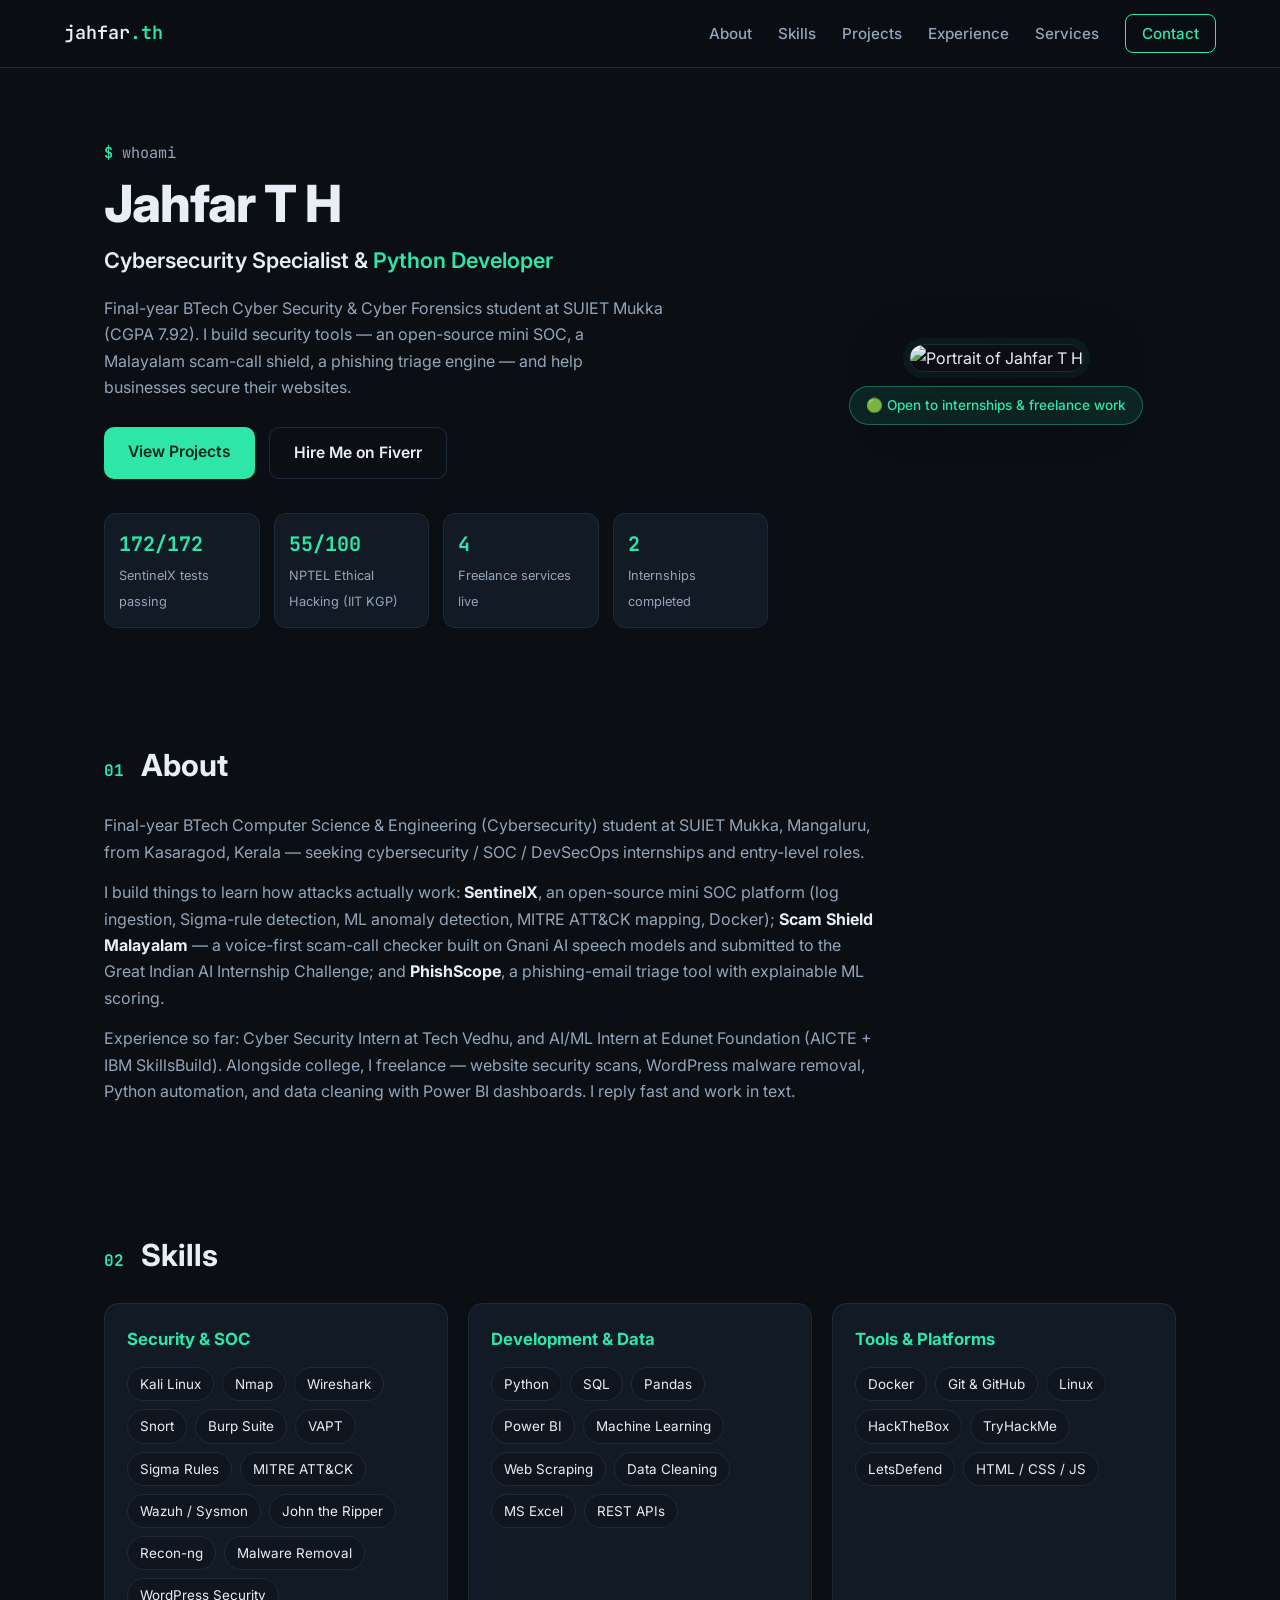
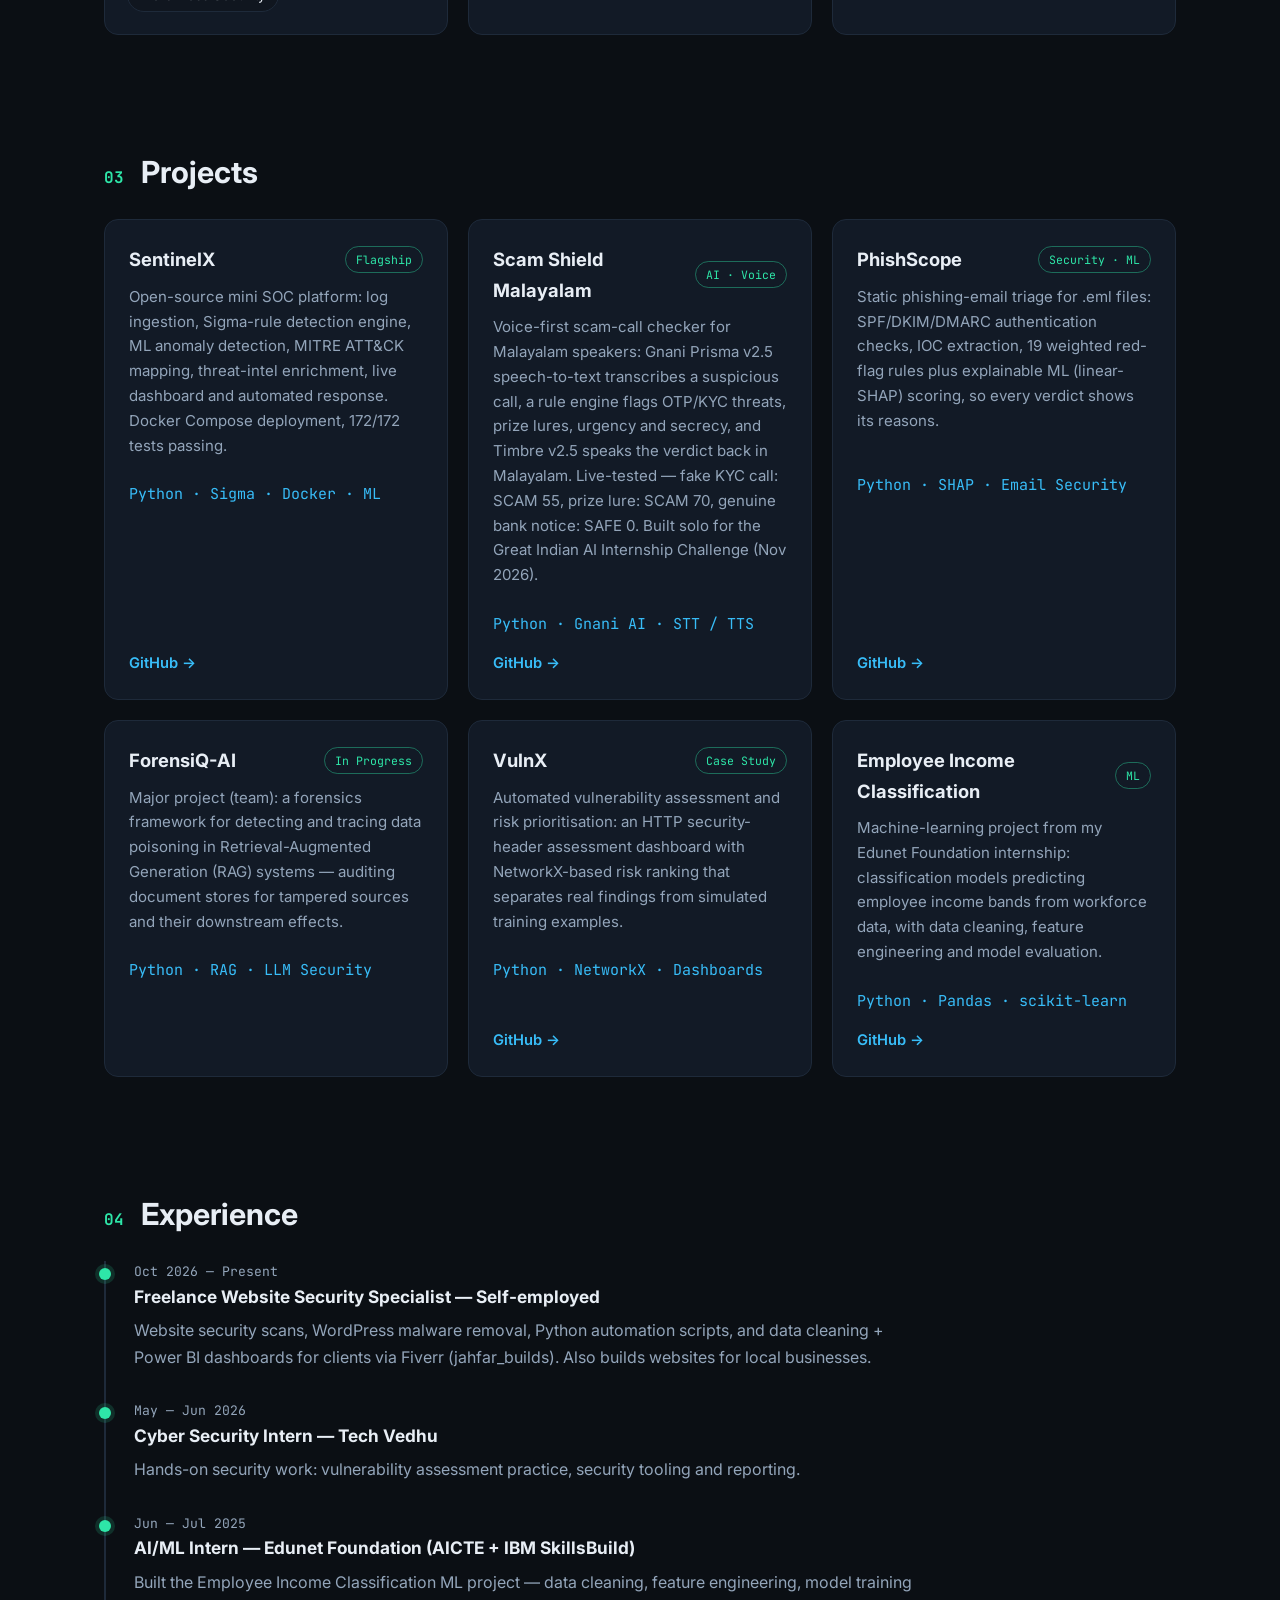
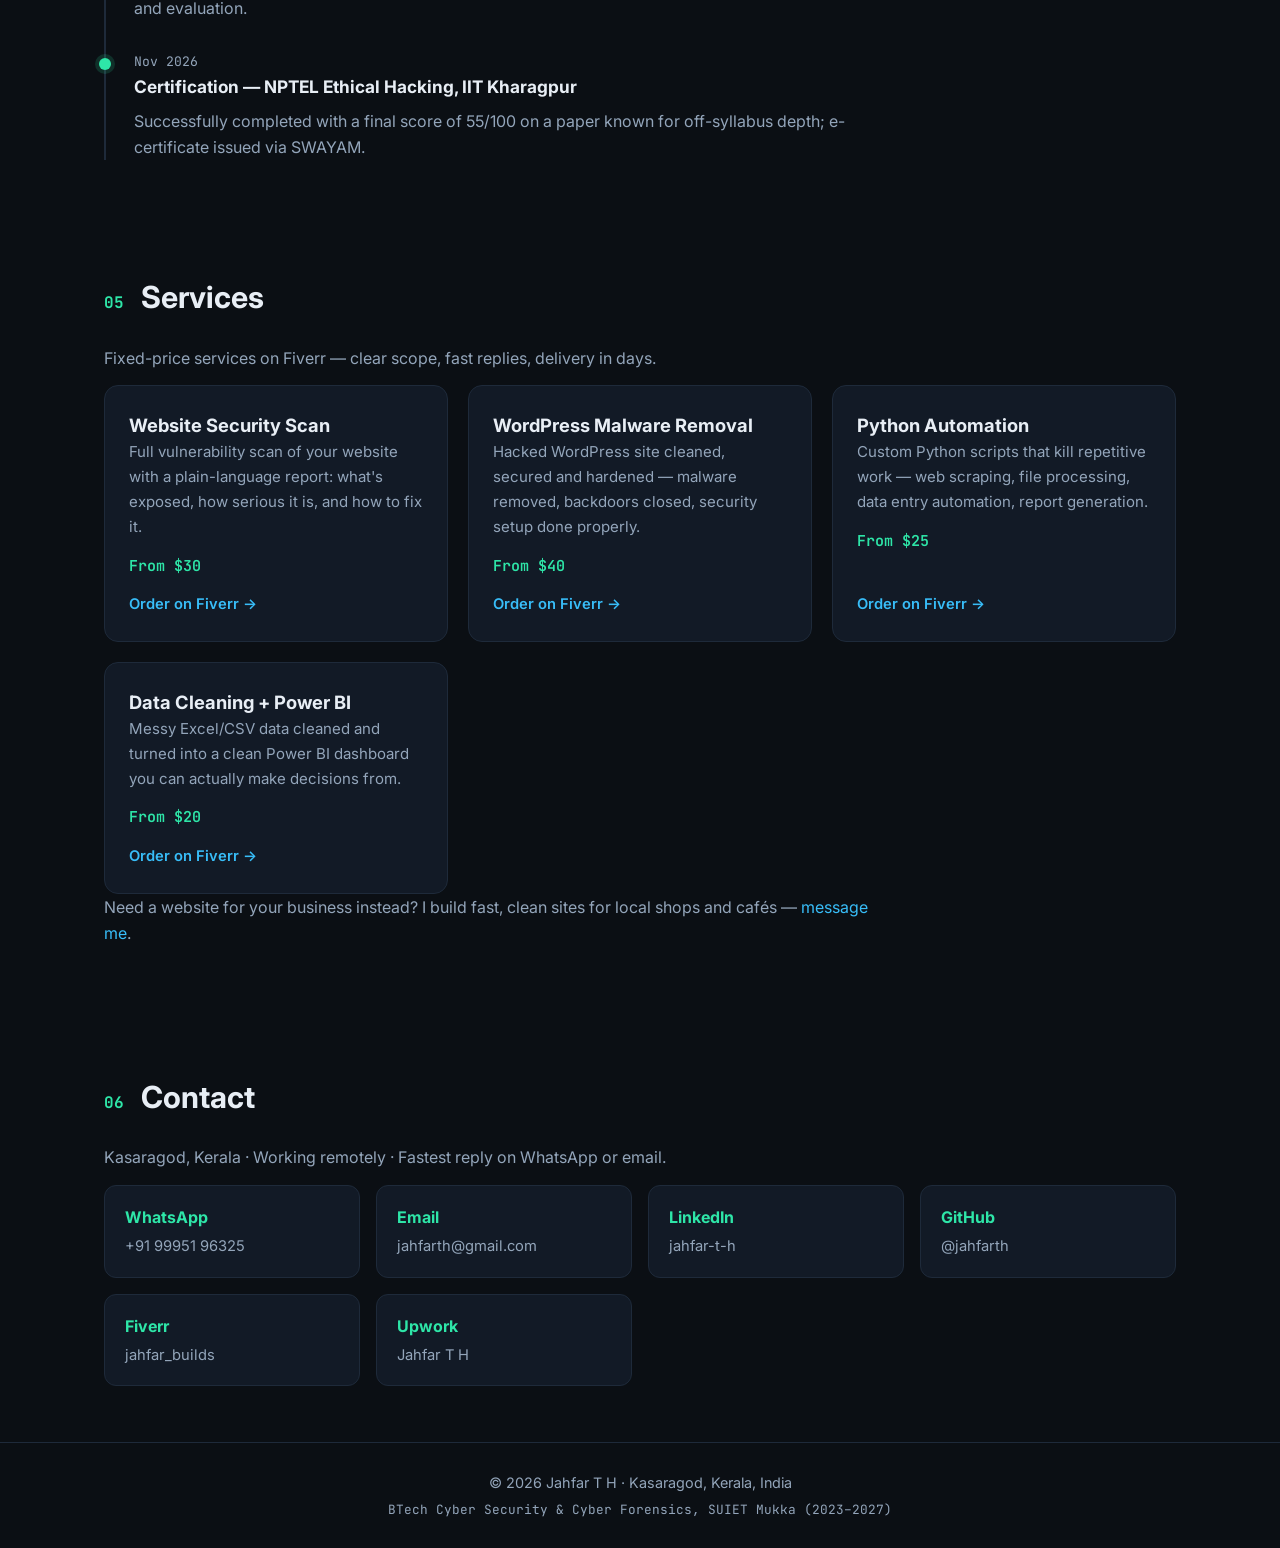
==== index.html @ f931f110 "Add portfolio homepage at site root" ====
<!DOCTYPE html>
<html lang="en">
<head>
<meta charset="UTF-8">
<meta name="viewport" content="width=device-width, initial-scale=1.0">
<title>Jahfar T H — Cybersecurity Specialist &amp; Python Developer</title>
<meta name="description" content="Portfolio of Jahfar T H — final-year BTech Cybersecurity student, NPTEL Ethical Hacking certified. Builder of SentinelX (open-source mini SOC) and Scam Shield Malayalam. Website security, Python automation and data services.">
<link rel="preconnect" href="https://fonts.googleapis.com">
<link rel="preconnect" href="https://fonts.gstatic.com" crossorigin>
<link href="https://fonts.googleapis.com/css2?family=Inter:wght@400;500;600;700;800&family=JetBrains+Mono:wght@400;600&display=swap" rel="stylesheet">
<link rel="stylesheet" href="style.css">
<link rel="icon" href="data:image/svg+xml,<svg xmlns='http://www.w3.org/2000/svg' viewBox='0 0 100 100'><rect width='100' height='100' rx='20' fill='%230b0f14'/><text x='50' y='68' font-size='52' font-family='monospace' font-weight='bold' fill='%232ee6a8' text-anchor='middle'>J</text></svg>">
</head>
<body>

<header class="nav">
  <a class="logo" href="#top">jahfar<span>.th</span></a>
  <button class="nav-toggle" id="navToggle" aria-label="Menu">☰</button>
  <nav id="navLinks">
    <a href="#about">About</a>
    <a href="#skills">Skills</a>
    <a href="#projects">Projects</a>
    <a href="#experience">Experience</a>
    <a href="#services">Services</a>
    <a href="#contact" class="nav-cta">Contact</a>
  </nav>
</header>

<main id="top">

  <!-- HERO -->
  <section class="hero">
    <div class="hero-text">
      <p class="terminal-line"><span class="prompt">$</span> whoami</p>
      <h1>Jahfar T H</h1>
      <p class="hero-role">Cybersecurity Specialist &amp; <span class="accent">Python Developer</span></p>
      <p class="hero-sub">Final-year BTech Cyber Security &amp; Cyber Forensics student at SUIET Mukka (CGPA 7.92). I build security tools — an open-source mini SOC, a Malayalam scam-call shield, a phishing triage engine — and help businesses secure their websites.</p>
      <div class="hero-ctas">
        <a class="btn btn-primary" href="#projects">View Projects</a>
        <a class="btn btn-ghost" href="https://www.fiverr.com/jahfar_builds" target="_blank" rel="noopener">Hire Me on Fiverr</a>
      </div>
      <div class="hero-stats">
        <div><strong>172/172</strong><span>SentinelX tests passing</span></div>
        <div><strong>55/100</strong><span>NPTEL Ethical Hacking (IIT KGP)</span></div>
        <div><strong>4</strong><span>Freelance services live</span></div>
        <div><strong>2</strong><span>Internships completed</span></div>
      </div>
    </div>
    <div class="hero-photo">
      <img src="profile.jpg" alt="Portrait of Jahfar T H">
      <div class="photo-badge">🟢 Open to internships &amp; freelance work</div>
    </div>
  </section>

  <!-- ABOUT -->
  <section id="about" class="section reveal">
    <h2><span class="sec-tag">01</span> About</h2>
    <p>Final-year BTech Computer Science &amp; Engineering (Cybersecurity) student at SUIET Mukka, Mangaluru, from Kasaragod, Kerala — seeking cybersecurity / SOC / DevSecOps internships and entry-level roles.</p>
    <p>I build things to learn how attacks actually work: <strong>SentinelX</strong>, an open-source mini SOC platform (log ingestion, Sigma-rule detection, ML anomaly detection, MITRE ATT&amp;CK mapping, Docker); <strong>Scam Shield Malayalam</strong> — a voice-first scam-call checker built on Gnani AI speech models and submitted to the Great Indian AI Internship Challenge; and <strong>PhishScope</strong>, a phishing-email triage tool with explainable ML scoring.</p>
    <p>Experience so far: Cyber Security Intern at Tech Vedhu, and AI/ML Intern at Edunet Foundation (AICTE + IBM SkillsBuild). Alongside college, I freelance — website security scans, WordPress malware removal, Python automation, and data cleaning with Power BI dashboards. I reply fast and work in text.</p>
  </section>

  <!-- SKILLS -->
  <section id="skills" class="section reveal">
    <h2><span class="sec-tag">02</span> Skills</h2>
    <div class="skill-groups">
      <div class="skill-group">
        <h3>Security &amp; SOC</h3>
        <div class="chips">
          <span>Kali Linux</span><span>Nmap</span><span>Wireshark</span><span>Snort</span><span>Burp Suite</span><span>VAPT</span><span>Sigma Rules</span><span>MITRE ATT&amp;CK</span><span>Wazuh / Sysmon</span><span>John the Ripper</span><span>Recon-ng</span><span>Malware Removal</span><span>WordPress Security</span>
        </div>
      </div>
      <div class="skill-group">
        <h3>Development &amp; Data</h3>
        <div class="chips">
          <span>Python</span><span>SQL</span><span>Pandas</span><span>Power BI</span><span>Machine Learning</span><span>Web Scraping</span><span>Data Cleaning</span><span>MS Excel</span><span>REST APIs</span>
        </div>
      </div>
      <div class="skill-group">
        <h3>Tools &amp; Platforms</h3>
        <div class="chips">
          <span>Docker</span><span>Git &amp; GitHub</span><span>Linux</span><span>HackTheBox</span><span>TryHackMe</span><span>LetsDefend</span><span>HTML / CSS / JS</span>
        </div>
      </div>
    </div>
  </section>

  <!-- PROJECTS -->
  <section id="projects" class="section reveal">
    <h2><span class="sec-tag">03</span> Projects</h2>
    <div class="cards">

      <article class="card">
        <div class="card-head"><h3>SentinelX</h3><span class="tag">Flagship</span></div>
        <p>Open-source mini SOC platform: log ingestion, Sigma-rule detection engine, ML anomaly detection, MITRE ATT&amp;CK mapping, threat-intel enrichment, live dashboard and automated response. Docker Compose deployment, 172/172 tests passing.</p>
        <p class="stack">Python · Sigma · Docker · ML</p>
        <a href="https://github.com/jahfarth/sentinelx" target="_blank" rel="noopener">GitHub →</a>
      </article>

      <article class="card">
        <div class="card-head"><h3>Scam Shield Malayalam</h3><span class="tag">AI · Voice</span></div>
        <p>Voice-first scam-call checker for Malayalam speakers: Gnani Prisma v2.5 speech-to-text transcribes a suspicious call, a rule engine flags OTP/KYC threats, prize lures, urgency and secrecy, and Timbre v2.5 speaks the verdict back in Malayalam. Live-tested — fake KYC call: SCAM 55, prize lure: SCAM 70, genuine bank notice: SAFE 0. Built solo for the Great Indian AI Internship Challenge (Nov 2026).</p>
        <p class="stack">Python · Gnani AI · STT / TTS</p>
        <a href="https://github.com/jahfarth/scam-shield-malayalam" target="_blank" rel="noopener">GitHub →</a>
      </article>

      <article class="card">
        <div class="card-head"><h3>PhishScope</h3><span class="tag">Security · ML</span></div>
        <p>Static phishing-email triage for .eml files: SPF/DKIM/DMARC authentication checks, IOC extraction, 19 weighted red-flag rules plus explainable ML (linear-SHAP) scoring, so every verdict shows its reasons.</p>
        <p class="stack">Python · SHAP · Email Security</p>
        <a href="https://github.com/jahfarth/phishscope" target="_blank" rel="noopener">GitHub →</a>
      </article>

      <article class="card">
        <div class="card-head"><h3>ForensiQ-AI</h3><span class="tag">In Progress</span></div>
        <p>Major project (team): a forensics framework for detecting and tracing data poisoning in Retrieval-Augmented Generation (RAG) systems — auditing document stores for tampered sources and their downstream effects.</p>
        <p class="stack">Python · RAG · LLM Security</p>
      </article>

      <article class="card">
        <div class="card-head"><h3>VulnX</h3><span class="tag">Case Study</span></div>
        <p>Automated vulnerability assessment and risk prioritisation: an HTTP security-header assessment dashboard with NetworkX-based risk ranking that separates real findings from simulated training examples.</p>
        <p class="stack">Python · NetworkX · Dashboards</p>
        <a href="https://github.com/jahfarth/VulnX" target="_blank" rel="noopener">GitHub →</a>
      </article>

      <article class="card">
        <div class="card-head"><h3>Employee Income Classification</h3><span class="tag">ML</span></div>
        <p>Machine-learning project from my Edunet Foundation internship: classification models predicting employee income bands from workforce data, with data cleaning, feature engineering and model evaluation.</p>
        <p class="stack">Python · Pandas · scikit-learn</p>
        <a href="https://github.com/jahfarth/employee-income-classification" target="_blank" rel="noopener">GitHub →</a>
      </article>

    </div>
  </section>

  <!-- EXPERIENCE -->
  <section id="experience" class="section reveal">
    <h2><span class="sec-tag">04</span> Experience</h2>
    <div class="timeline">
      <div class="t-item">
        <p class="t-date">Oct 2026 — Present</p>
        <h3>Freelance Website Security Specialist — Self-employed</h3>
        <p>Website security scans, WordPress malware removal, Python automation scripts, and data cleaning + Power BI dashboards for clients via Fiverr (jahfar_builds). Also builds websites for local businesses.</p>
      </div>
      <div class="t-item">
        <p class="t-date">May — Jun 2026</p>
        <h3>Cyber Security Intern — Tech Vedhu</h3>
        <p>Hands-on security work: vulnerability assessment practice, security tooling and reporting.</p>
      </div>
      <div class="t-item">
        <p class="t-date">Jun — Jul 2025</p>
        <h3>AI/ML Intern — Edunet Foundation (AICTE + IBM SkillsBuild)</h3>
        <p>Built the Employee Income Classification ML project — data cleaning, feature engineering, model training and evaluation.</p>
      </div>
      <div class="t-item cert">
        <p class="t-date">Nov 2026</p>
        <h3>Certification — NPTEL Ethical Hacking, IIT Kharagpur</h3>
        <p>Successfully completed with a final score of 55/100 on a paper known for off-syllabus depth; e-certificate issued via SWAYAM.</p>
      </div>
    </div>
  </section>

  <!-- SERVICES -->
  <section id="services" class="section reveal">
    <h2><span class="sec-tag">05</span> Services</h2>
    <p class="sec-sub">Fixed-price services on Fiverr — clear scope, fast replies, delivery in days.</p>
    <div class="cards">
      <article class="card service">
        <h3>Website Security Scan</h3>
        <p>Full vulnerability scan of your website with a plain-language report: what's exposed, how serious it is, and how to fix it.</p>
        <p class="price">From $30</p>
        <a href="https://www.fiverr.com/jahfar_builds" target="_blank" rel="noopener">Order on Fiverr →</a>
      </article>
      <article class="card service">
        <h3>WordPress Malware Removal</h3>
        <p>Hacked WordPress site cleaned, secured and hardened — malware removed, backdoors closed, security setup done properly.</p>
        <p class="price">From $40</p>
        <a href="https://www.fiverr.com/jahfar_builds/remove-wordpress-malware-fix-your-hacked-website-and-secure-it" target="_blank" rel="noopener">Order on Fiverr →</a>
      </article>
      <article class="card service">
        <h3>Python Automation</h3>
        <p>Custom Python scripts that kill repetitive work — web scraping, file processing, data entry automation, report generation.</p>
        <p class="price">From $25</p>
        <a href="https://www.fiverr.com/jahfar_builds/automate-your-repetitive-task-with-a-custom-python-script" target="_blank" rel="noopener">Order on Fiverr →</a>
      </article>
      <article class="card service">
        <h3>Data Cleaning + Power BI</h3>
        <p>Messy Excel/CSV data cleaned and turned into a clean Power BI dashboard you can actually make decisions from.</p>
        <p class="price">From $20</p>
        <a href="https://www.fiverr.com/jahfar_builds/clean-your-messy-excel-or-csv-data-and-build-a-power-bi-dashboard" target="_blank" rel="noopener">Order on Fiverr →</a>
      </article>
    </div>
    <p class="sec-sub">Need a website for your business instead? I build fast, clean sites for local shops and cafés — <a href="#contact">message me</a>.</p>
  </section>

  <!-- CONTACT -->
  <section id="contact" class="section reveal">
    <h2><span class="sec-tag">06</span> Contact</h2>
    <p class="sec-sub">Kasaragod, Kerala · Working remotely · Fastest reply on WhatsApp or email.</p>
    <div class="contact-grid">
      <a class="contact-card" href="https://wa.me/919995196325" target="_blank" rel="noopener"><strong>WhatsApp</strong><span>+91 99951 96325</span></a>
      <a class="contact-card" href="mailto:jahfarth@gmail.com"><strong>Email</strong><span>jahfarth@gmail.com</span></a>
      <a class="contact-card" href="https://www.linkedin.com/in/jahfar-t-h-8491151ba" target="_blank" rel="noopener"><strong>LinkedIn</strong><span>jahfar-t-h</span></a>
      <a class="contact-card" href="https://github.com/jahfarth" target="_blank" rel="noopener"><strong>GitHub</strong><span>@jahfarth</span></a>
      <a class="contact-card" href="https://www.fiverr.com/jahfar_builds" target="_blank" rel="noopener"><strong>Fiverr</strong><span>jahfar_builds</span></a>
      <a class="contact-card" href="https://www.upwork.com/freelancers/~01bc1d4b9a623ca7eb" target="_blank" rel="noopener"><strong>Upwork</strong><span>Jahfar T H</span></a>
    </div>
  </section>

</main>

<footer>
  <p>© 2026 Jahfar T H · Kasaragod, Kerala, India</p>
  <p class="foot-note">BTech Cyber Security &amp; Cyber Forensics, SUIET Mukka (2023–2027)</p>
</footer>

<script src="script.js"></script>
</body>
</html>
---- style.css ----
:root{
  --bg:#0b0f14; --bg2:#10161f; --card:#121a26; --border:#1e2a3a;
  --text:#e8eef5; --muted:#93a5ba; --accent:#2ee6a8; --accent2:#38bdf8;
  --mono:'JetBrains Mono',monospace;
}
*{margin:0;padding:0;box-sizing:border-box}
html{scroll-behavior:smooth}
body{background:var(--bg);color:var(--text);font-family:'Inter',system-ui,sans-serif;line-height:1.65}
a{color:var(--accent2);text-decoration:none}
a:hover{text-decoration:underline}

/* NAV */
.nav{position:sticky;top:0;z-index:50;display:flex;justify-content:space-between;align-items:center;
  padding:14px 5vw;background:rgba(11,15,20,.88);backdrop-filter:blur(10px);border-bottom:1px solid var(--border)}
.logo{font-family:var(--mono);font-weight:600;font-size:1.15rem;color:var(--text)}
.logo span{color:var(--accent)}
.logo:hover{text-decoration:none}
.nav nav{display:flex;gap:26px;align-items:center}
.nav nav a{color:var(--muted);font-size:.95rem;font-weight:500}
.nav nav a:hover{color:var(--text);text-decoration:none}
.nav-cta{border:1px solid var(--accent);color:var(--accent)!important;padding:6px 16px;border-radius:8px}
.nav-cta:hover{background:var(--accent);color:#06281c!important}
.nav-toggle{display:none;background:none;border:0;color:var(--text);font-size:1.4rem;cursor:pointer}

/* HERO */
.hero{display:flex;gap:48px;align-items:center;padding:72px 5vw 56px;max-width:1200px;margin:0 auto}
.hero-text{flex:1.2}
.terminal-line{font-family:var(--mono);color:var(--muted);font-size:.95rem;margin-bottom:10px}
.terminal-line .prompt{color:var(--accent);font-weight:600}
.hero h1{font-size:3.2rem;font-weight:800;letter-spacing:-.02em;line-height:1.1}
.hero-role{font-size:1.35rem;font-weight:600;margin:12px 0 16px}
.accent{color:var(--accent)}
.hero-sub{color:var(--muted);max-width:56ch}
.hero-ctas{display:flex;gap:14px;margin:26px 0 34px;flex-wrap:wrap}
.btn{padding:12px 24px;border-radius:10px;font-weight:600;font-size:.98rem}
.btn:hover{text-decoration:none}
.btn-primary{background:var(--accent);color:#06281c}
.btn-primary:hover{background:#4bf0ba}
.btn-ghost{border:1px solid var(--border);color:var(--text)}
.btn-ghost:hover{border-color:var(--accent);color:var(--accent)}
.hero-stats{display:grid;grid-template-columns:repeat(4,1fr);gap:14px}
.hero-stats div{background:var(--card);border:1px solid var(--border);border-radius:12px;padding:14px}
.hero-stats strong{display:block;font-size:1.25rem;color:var(--accent);font-family:var(--mono)}
.hero-stats span{font-size:.8rem;color:var(--muted)}
.hero-photo{flex:.8;max-width:360px;text-align:center}
.hero-photo img{width:100%;border-radius:18px;border:1px solid var(--border);
  box-shadow:0 24px 60px rgba(0,0,0,.5),0 0 0 6px rgba(46,230,168,.06)}
.photo-badge{margin-top:14px;display:inline-block;background:rgba(46,230,168,.1);color:var(--accent);
  border:1px solid rgba(46,230,168,.35);padding:7px 16px;border-radius:999px;font-size:.85rem;font-weight:500}

/* SECTIONS */
.section{max-width:1200px;margin:0 auto;padding:56px 5vw}
.section h2{font-size:1.9rem;font-weight:700;margin-bottom:22px}
.sec-tag{font-family:var(--mono);color:var(--accent);font-size:1rem;margin-right:10px}
.section p{color:var(--muted);max-width:78ch;margin-bottom:14px}
.section p strong{color:var(--text)}
.sec-sub{margin-bottom:24px}

/* SKILLS */
.skill-groups{display:grid;grid-template-columns:repeat(3,1fr);gap:20px}
.skill-group{background:var(--card);border:1px solid var(--border);border-radius:14px;padding:22px}
.skill-group h3{font-size:1.05rem;margin-bottom:14px;color:var(--accent)}
.chips{display:flex;flex-wrap:wrap;gap:8px}
.chips span{background:var(--bg2);border:1px solid var(--border);padding:5px 12px;border-radius:999px;
  font-size:.84rem;color:var(--text)}

/* CARDS */
.cards{display:grid;grid-template-columns:repeat(auto-fill,minmax(320px,1fr));gap:20px}
.card{background:var(--card);border:1px solid var(--border);border-radius:14px;padding:24px;
  display:flex;flex-direction:column;transition:border-color .2s,transform .2s}
.card:hover{border-color:var(--accent);transform:translateY(-3px)}
.card-head{display:flex;justify-content:space-between;align-items:center;margin-bottom:10px}
.card h3{font-size:1.15rem}
.tag{font-family:var(--mono);font-size:.72rem;color:var(--accent);border:1px solid rgba(46,230,168,.4);
  padding:3px 10px;border-radius:999px;white-space:nowrap}
.card p{font-size:.94rem;flex:1}
.stack{font-family:var(--mono);font-size:.8rem;color:var(--accent2)!important;margin:10px 0}
.card a{font-weight:600;font-size:.92rem}
.price{font-family:var(--mono);color:var(--accent)!important;font-size:1.05rem;font-weight:600}

/* TIMELINE */
.timeline{border-left:2px solid var(--border);padding-left:28px;display:flex;flex-direction:column;gap:30px}
.t-item{position:relative}
.t-item::before{content:'';position:absolute;left:-35px;top:7px;width:12px;height:12px;border-radius:50%;
  background:var(--accent);box-shadow:0 0 0 4px rgba(46,230,168,.15)}
.t-date{font-family:var(--mono);font-size:.82rem;color:var(--accent);margin-bottom:4px}
.t-item h3{font-size:1.08rem;margin-bottom:6px}
.t-item p{margin-bottom:0}

/* CONTACT */
.contact-grid{display:grid;grid-template-columns:repeat(auto-fill,minmax(240px,1fr));gap:16px}
.contact-card{background:var(--card);border:1px solid var(--border);border-radius:12px;padding:18px 20px;color:var(--text)}
.contact-card:hover{border-color:var(--accent);text-decoration:none}
.contact-card strong{display:block;color:var(--accent);margin-bottom:2px}
.contact-card span{color:var(--muted);font-size:.92rem}

footer{border-top:1px solid var(--border);text-align:center;padding:28px 5vw;color:var(--muted);font-size:.9rem}
.foot-note{font-family:var(--mono);font-size:.8rem;margin-top:4px}

/* REVEAL */
.reveal{opacity:0;transform:translateY(18px);transition:opacity .6s ease,transform .6s ease}
.reveal.visible{opacity:1;transform:none}

/* RESPONSIVE */
@media(max-width:900px){
  .hero{flex-direction:column-reverse;padding-top:44px;text-align:center}
  .hero-sub{margin:0 auto}
  .hero-ctas{justify-content:center}
  .hero-stats{grid-template-columns:repeat(2,1fr)}
  .hero h1{font-size:2.4rem}
  .skill-groups{grid-template-columns:1fr}
  .nav nav{display:none;position:absolute;top:100%;left:0;right:0;flex-direction:column;gap:0;
    background:var(--bg2);border-bottom:1px solid var(--border);padding:10px 0}
  .nav nav.open{display:flex}
  .nav nav a{padding:10px 5vw;width:100%}
  .nav-toggle{display:block}
}
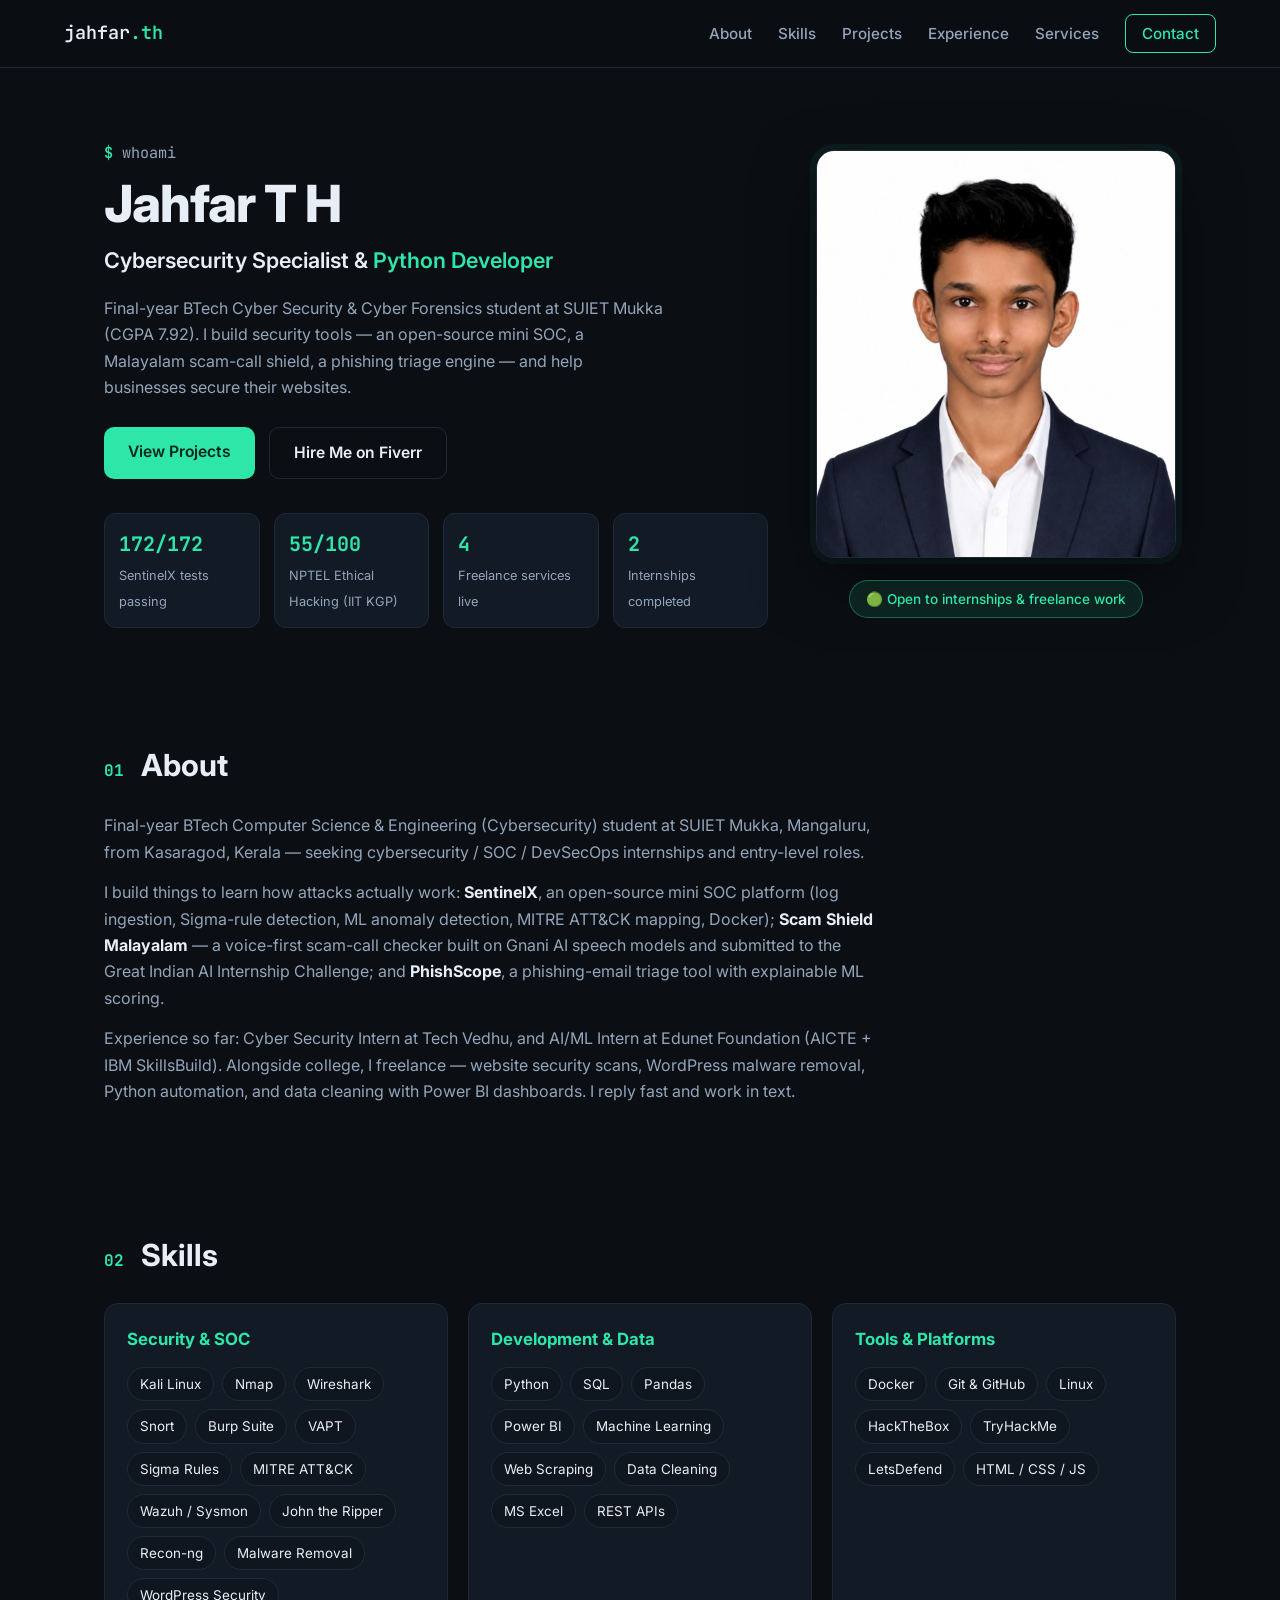
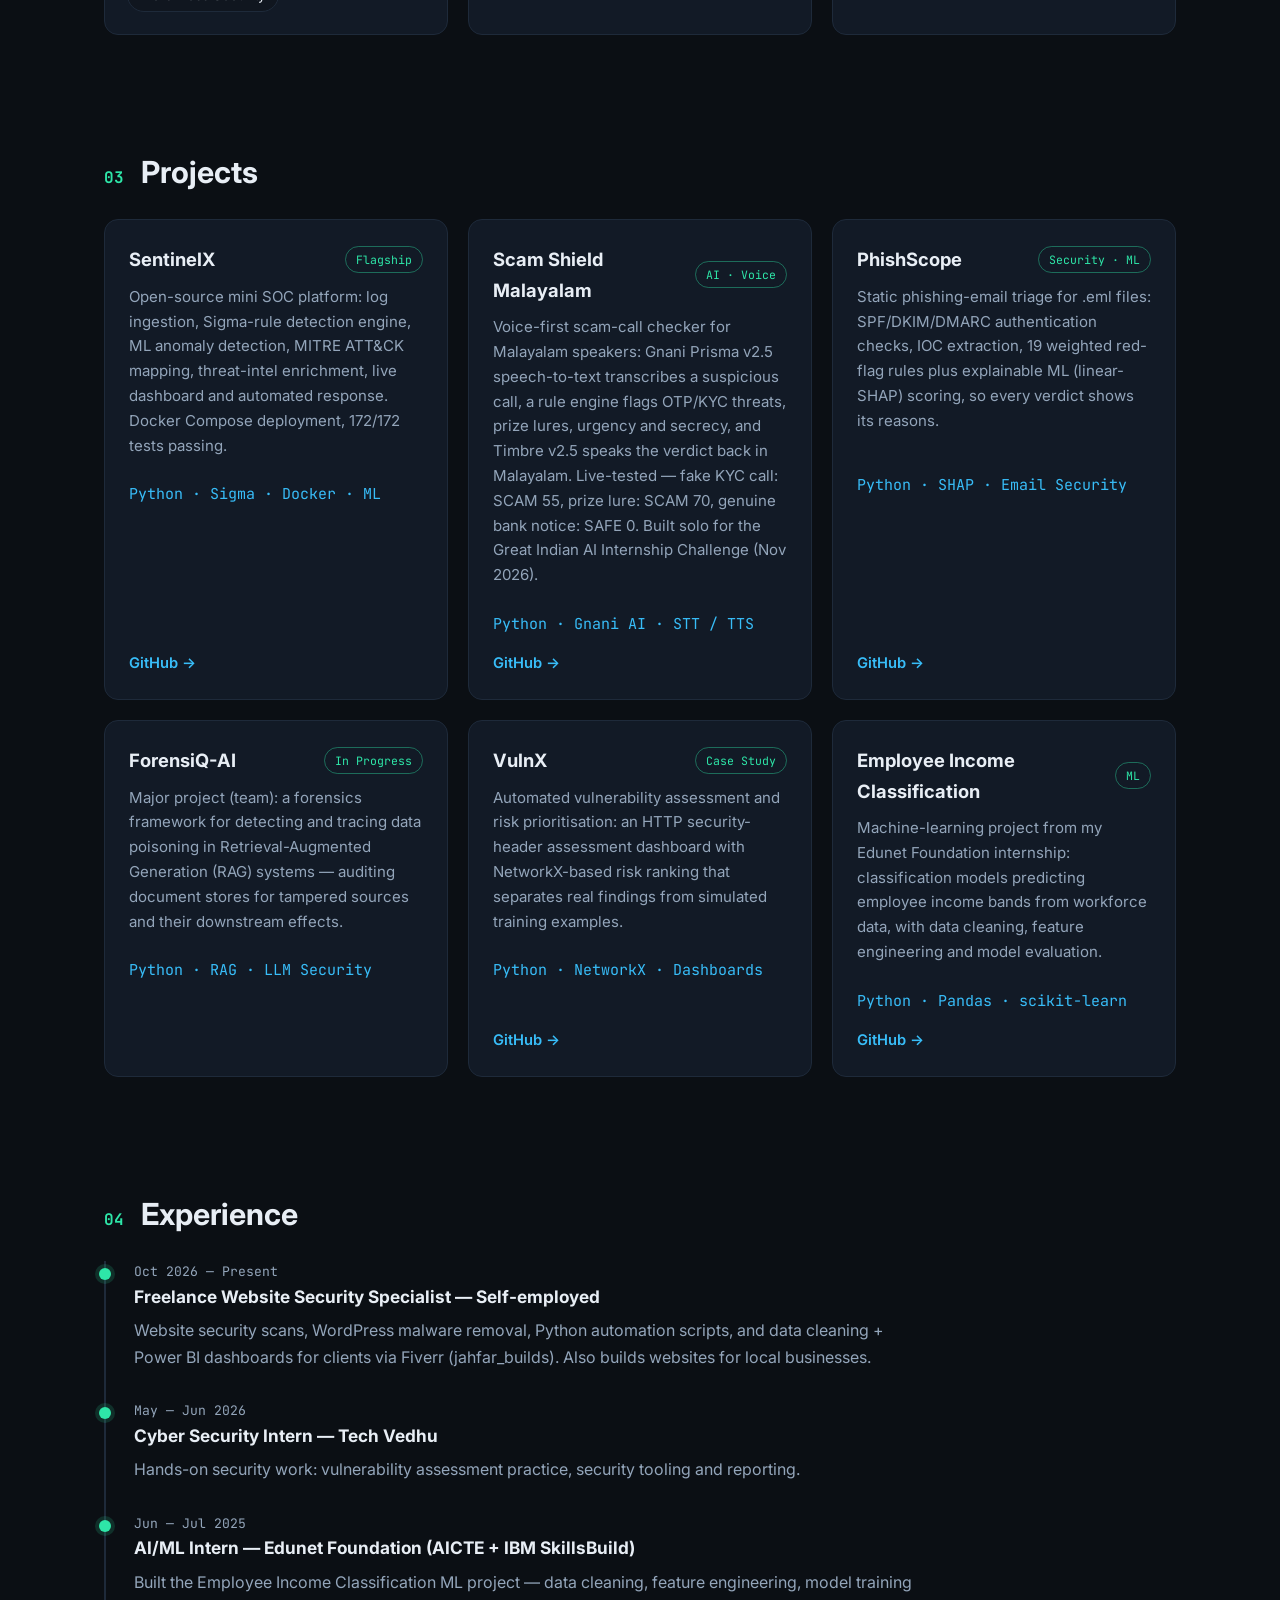
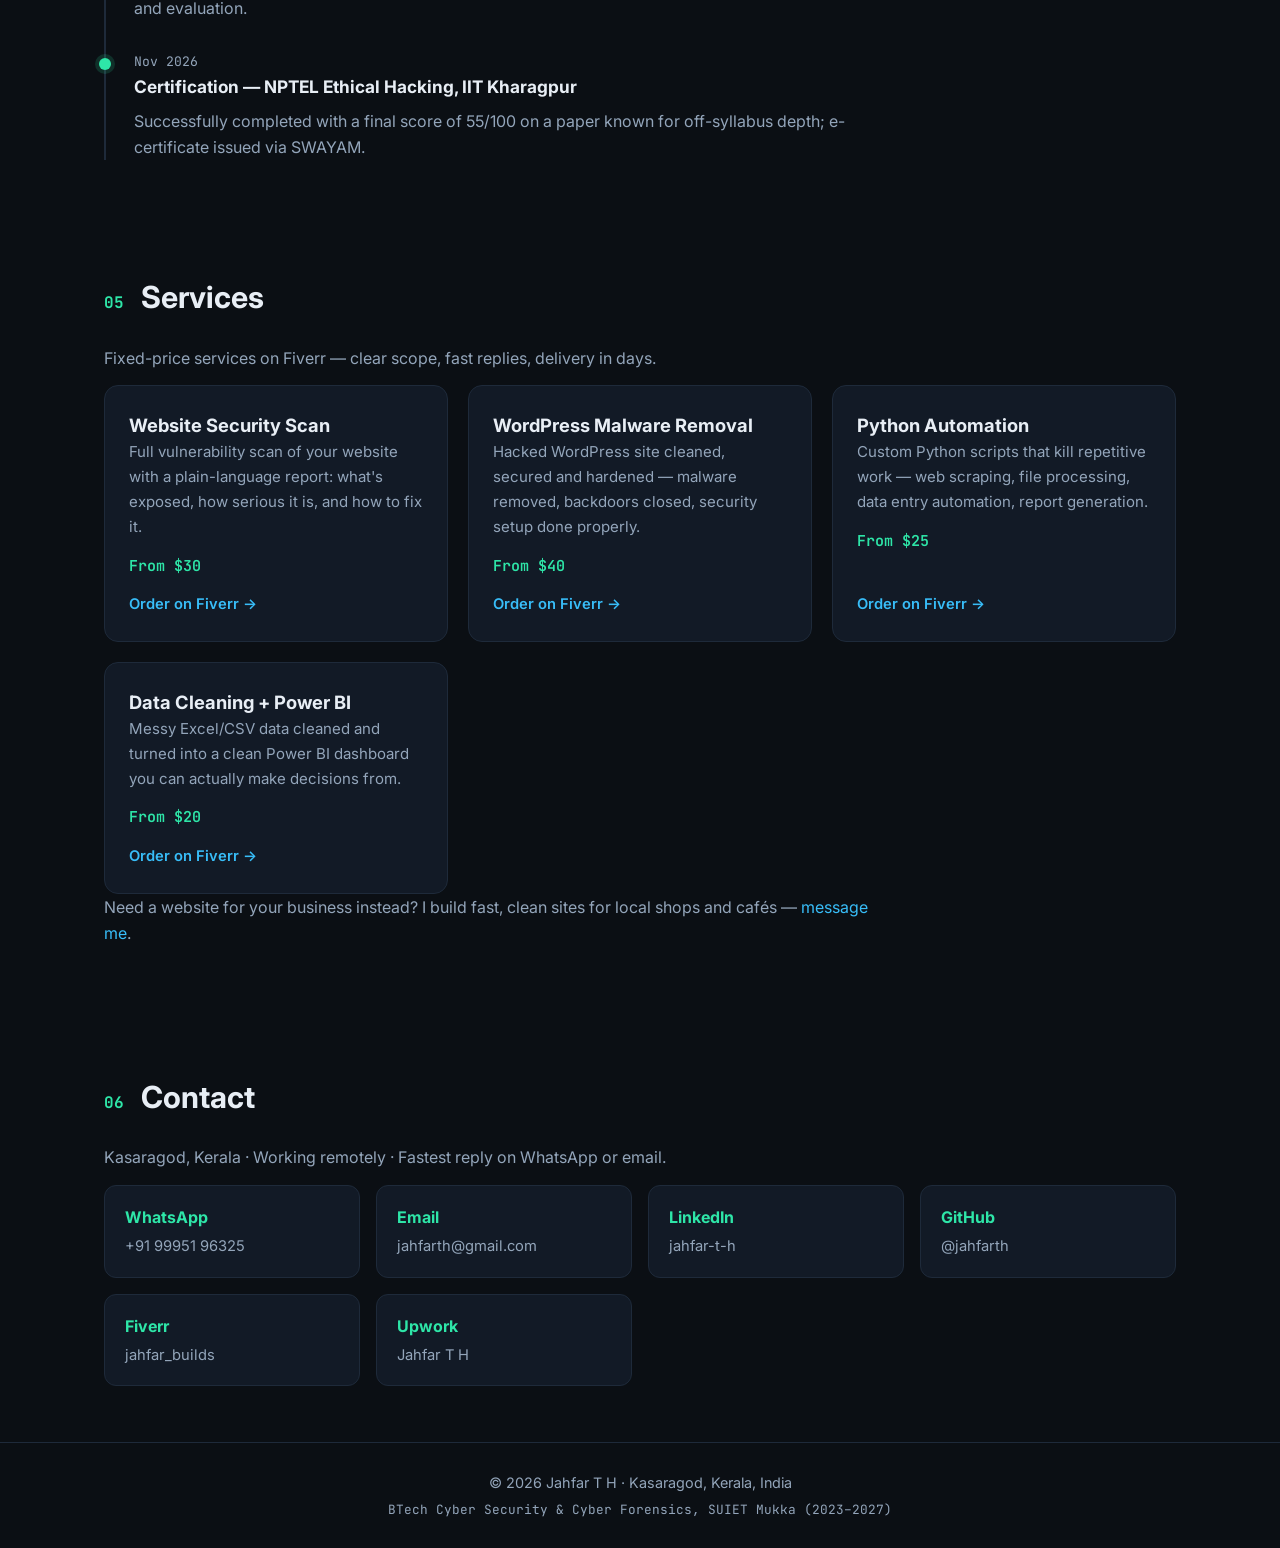
==== commit 9986e860: "Embed portrait directly in page so it always loads" ====
--- a/index.html
+++ b/index.html
@@ -47,7 +47,7 @@
       </div>
     </div>
     <div class="hero-photo">
-      <img src="profile.jpg" alt="Portrait of Jahfar T H">
+      <img src="[data-uri]" alt="Portrait of Jahfar T H">
       <div class="photo-badge">🟢 Open to internships &amp; freelance work</div>
     </div>
   </section>
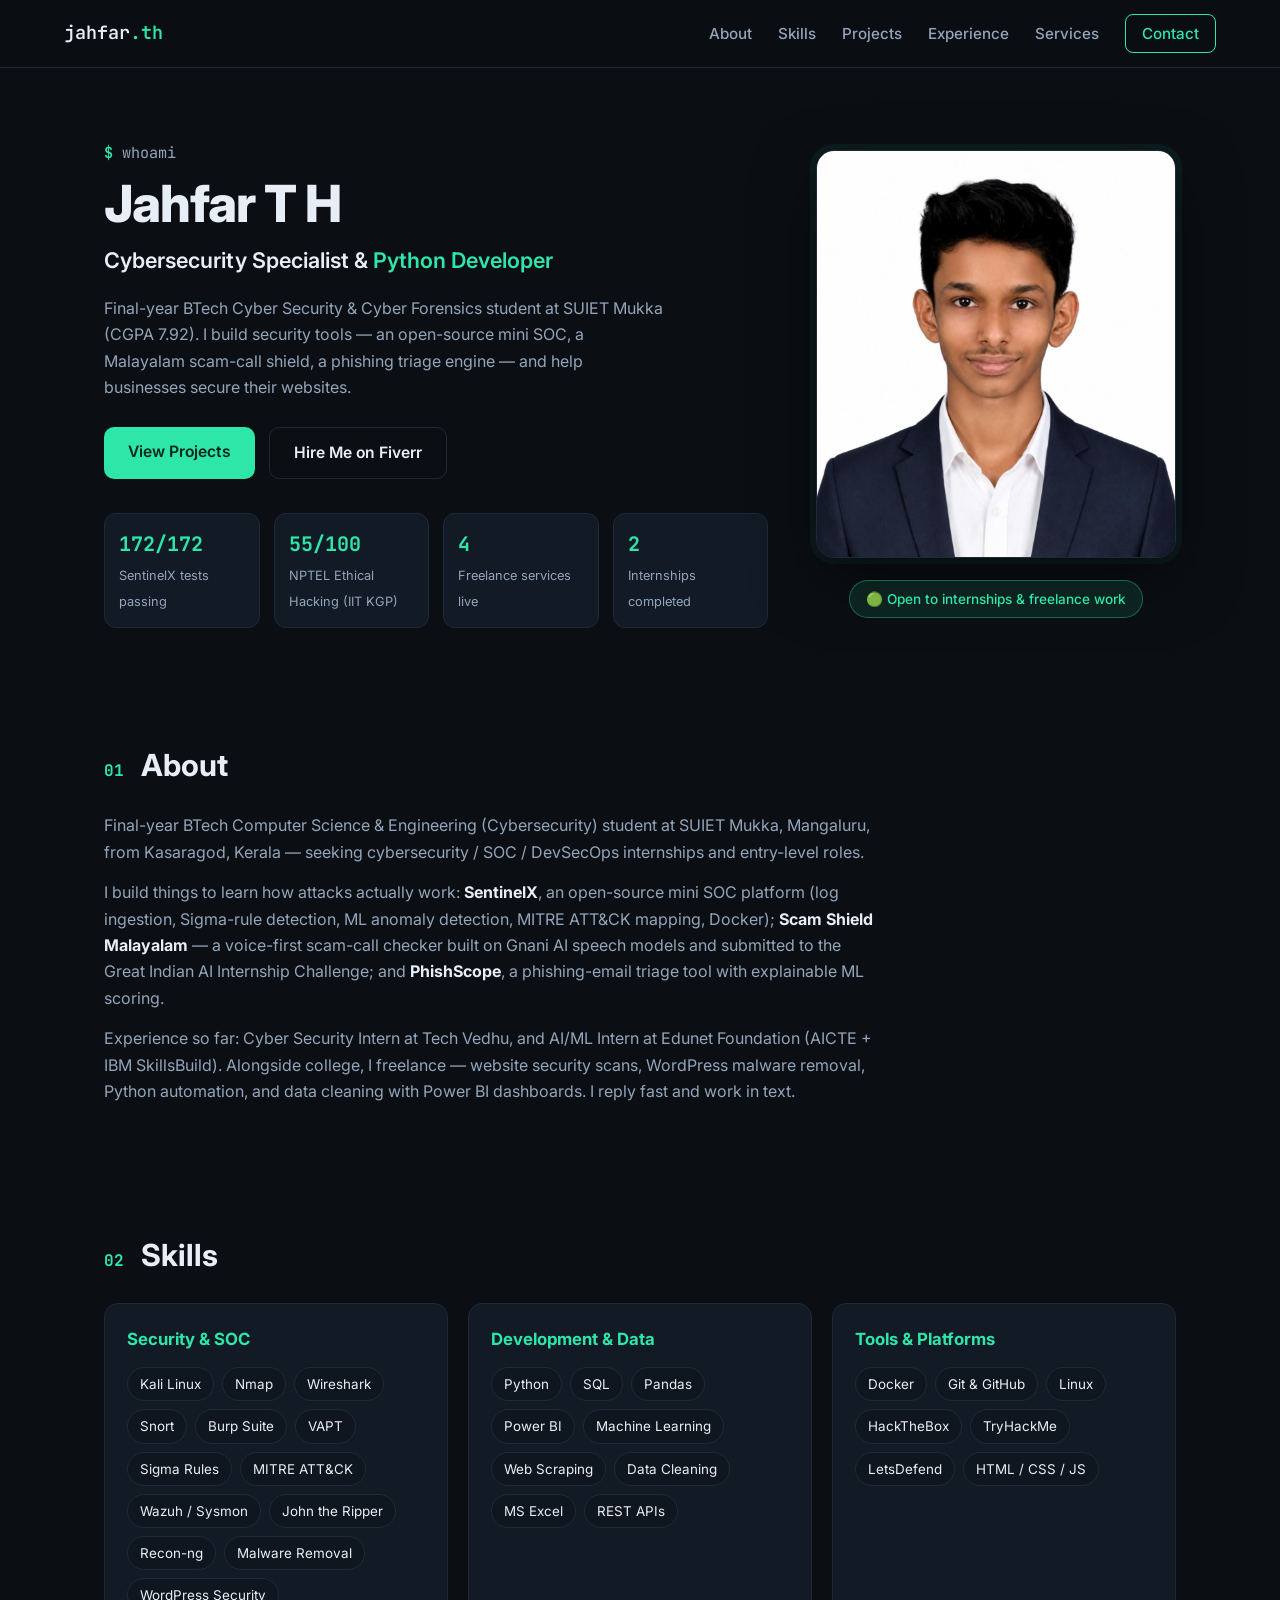
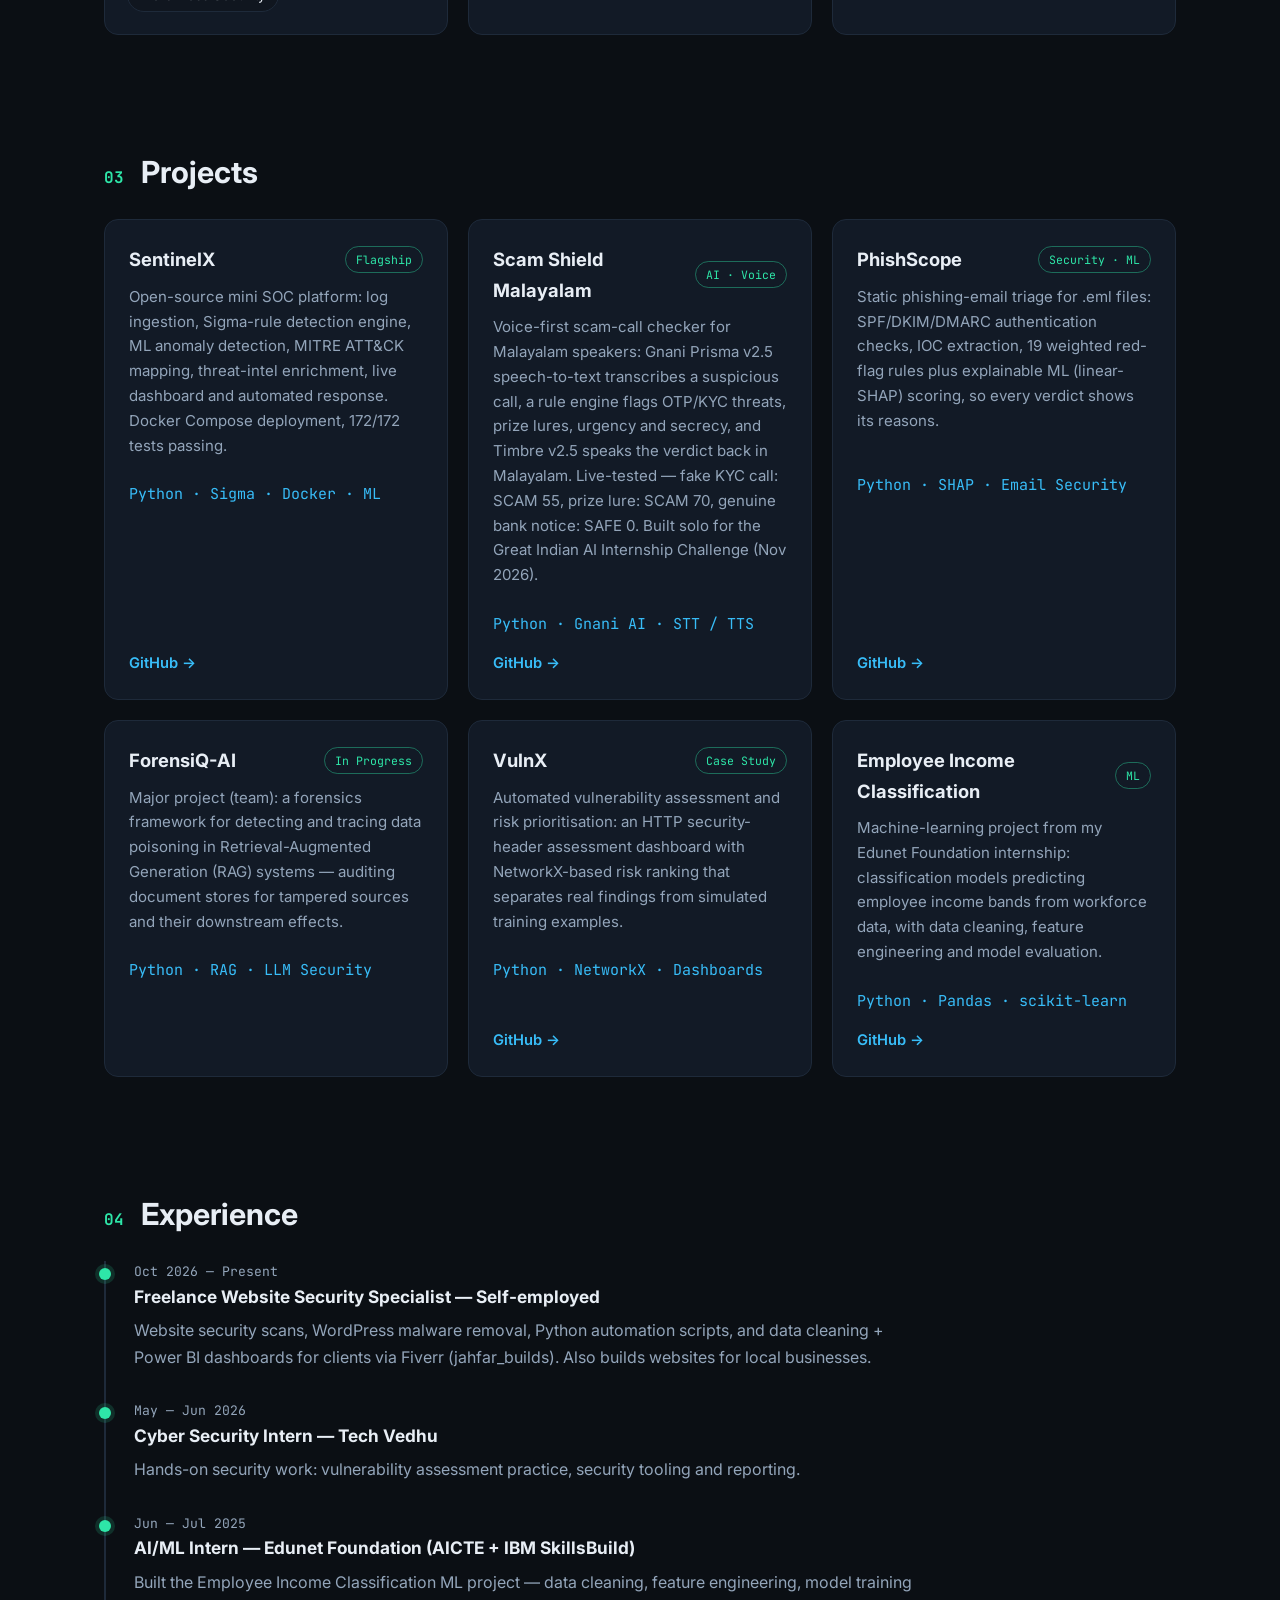
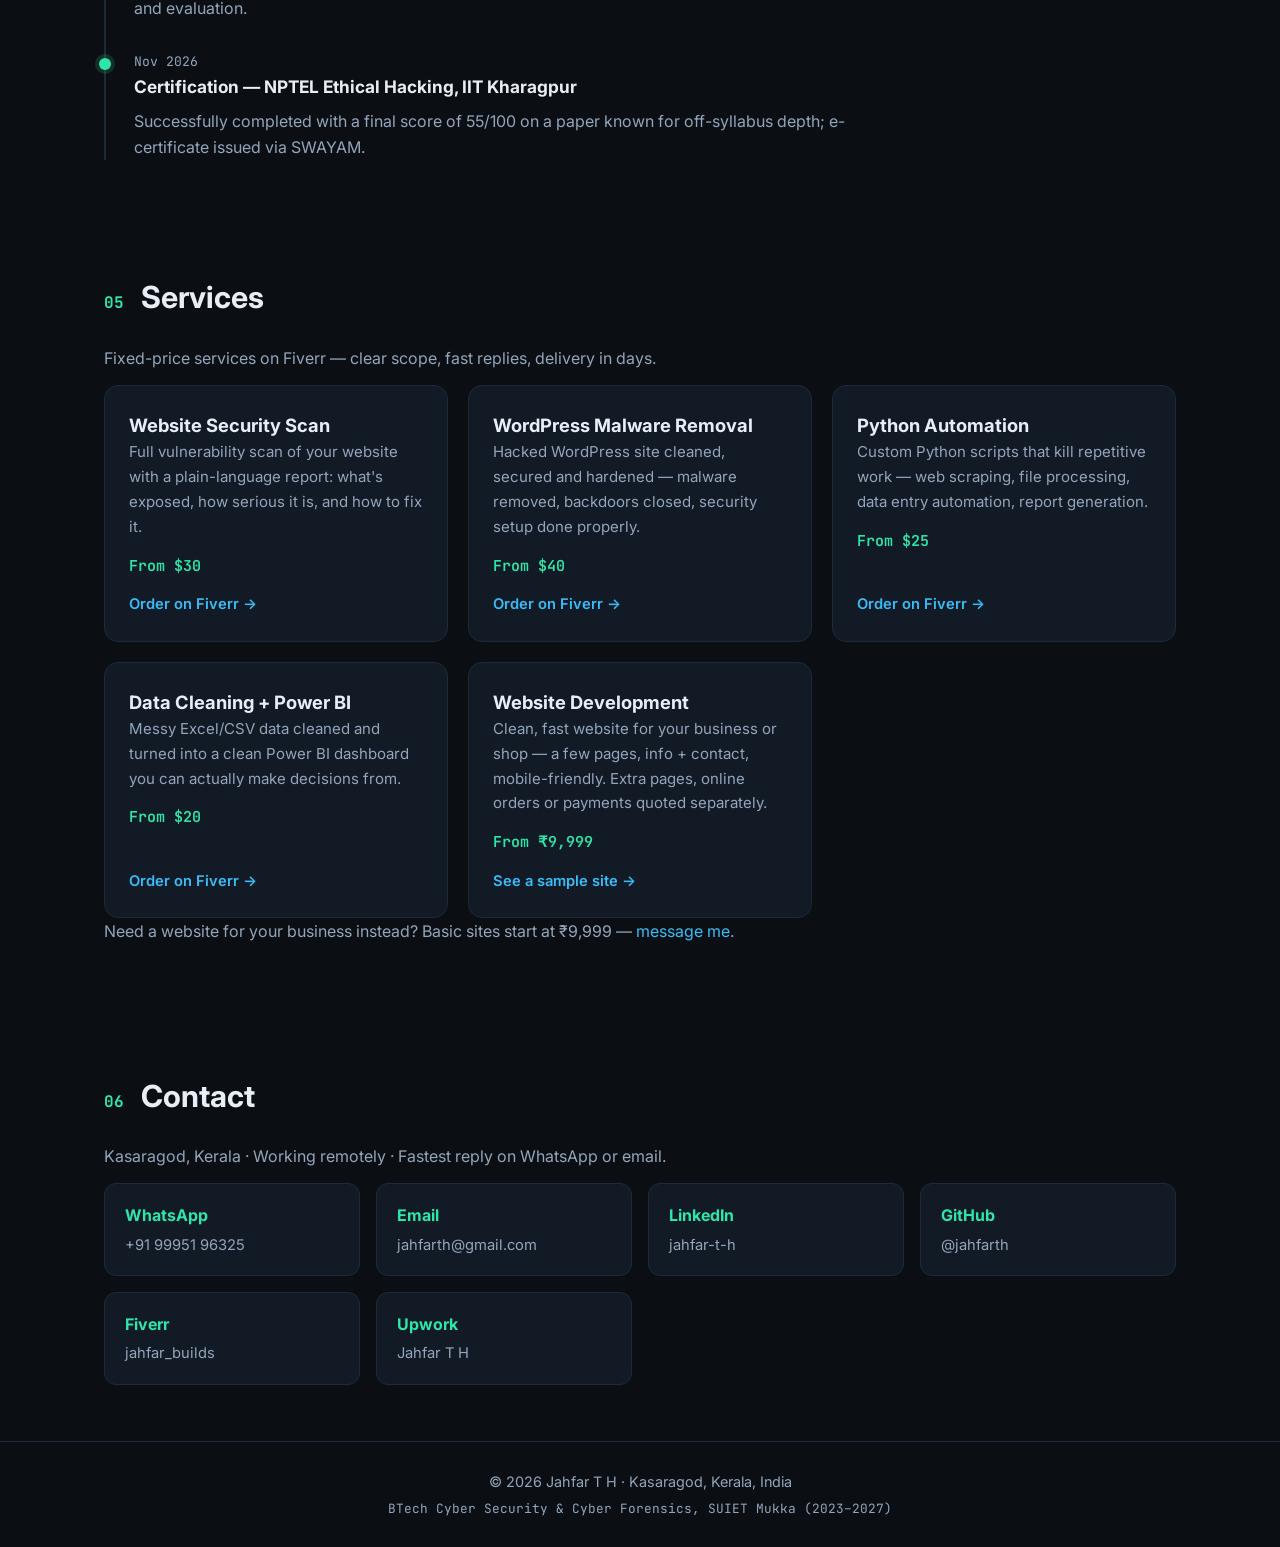
==== commit 59ca3fc8: "Add Website Development service card (from ₹9,999)" ====
--- a/index.html
+++ b/index.html
@@ -190,8 +190,14 @@
         <p class="price">From $20</p>
         <a href="https://www.fiverr.com/jahfar_builds/clean-your-messy-excel-or-csv-data-and-build-a-power-bi-dashboard" target="_blank" rel="noopener">Order on Fiverr →</a>
       </article>
-    </div>
-    <p class="sec-sub">Need a website for your business instead? I build fast, clean sites for local shops and cafés — <a href="#contact">message me</a>.</p>
+      <article class="card service">
+        <h3>Website Development</h3>
+        <p>Clean, fast website for your business or shop — a few pages, info + contact, mobile-friendly. Extra pages, online orders or payments quoted separately.</p>
+        <p class="price">From ₹9,999</p>
+        <a href="https://jahfarth.github.io/elite-cafe/" target="_blank" rel="noopener">See a sample site →</a>
+      </article>
+    </div>
+    <p class="sec-sub">Need a website for your business instead? Basic sites start at ₹9,999 — <a href="#contact">message me</a>.</p>
   </section>
 
   <!-- CONTACT -->
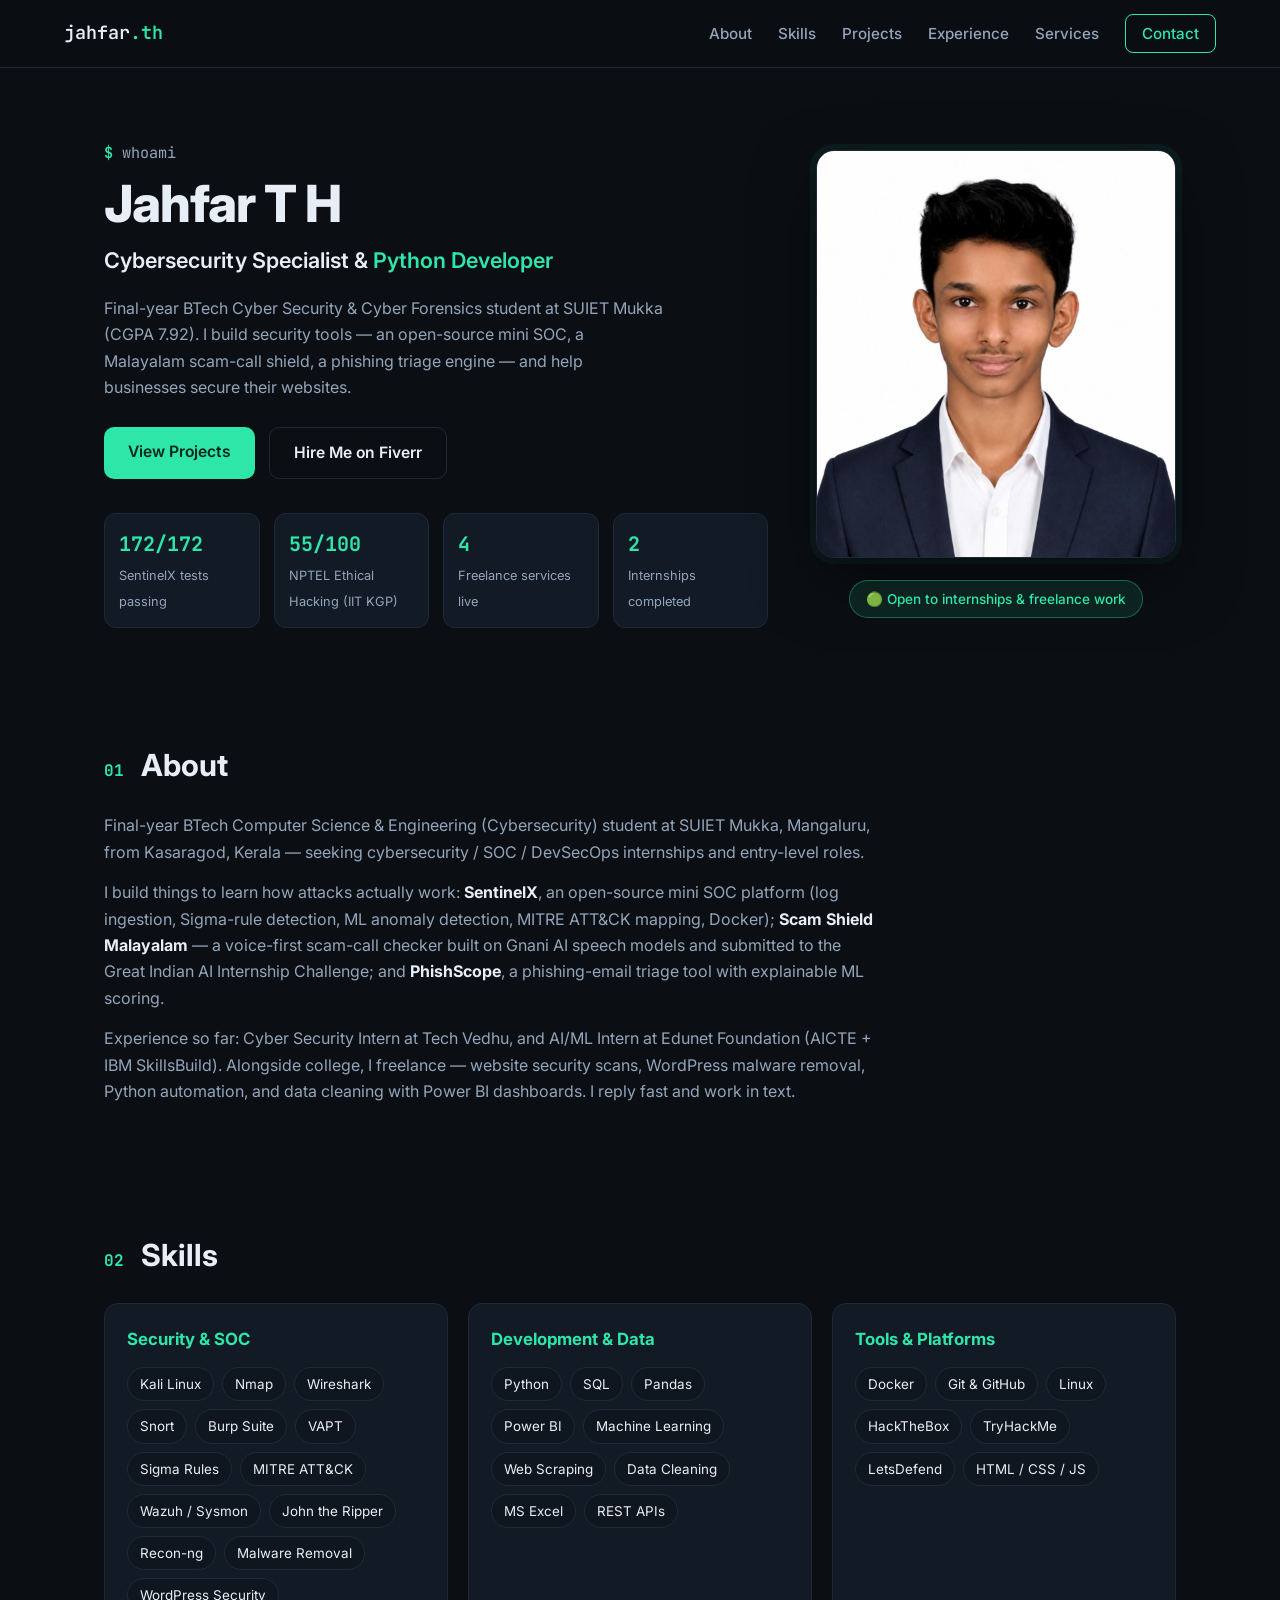
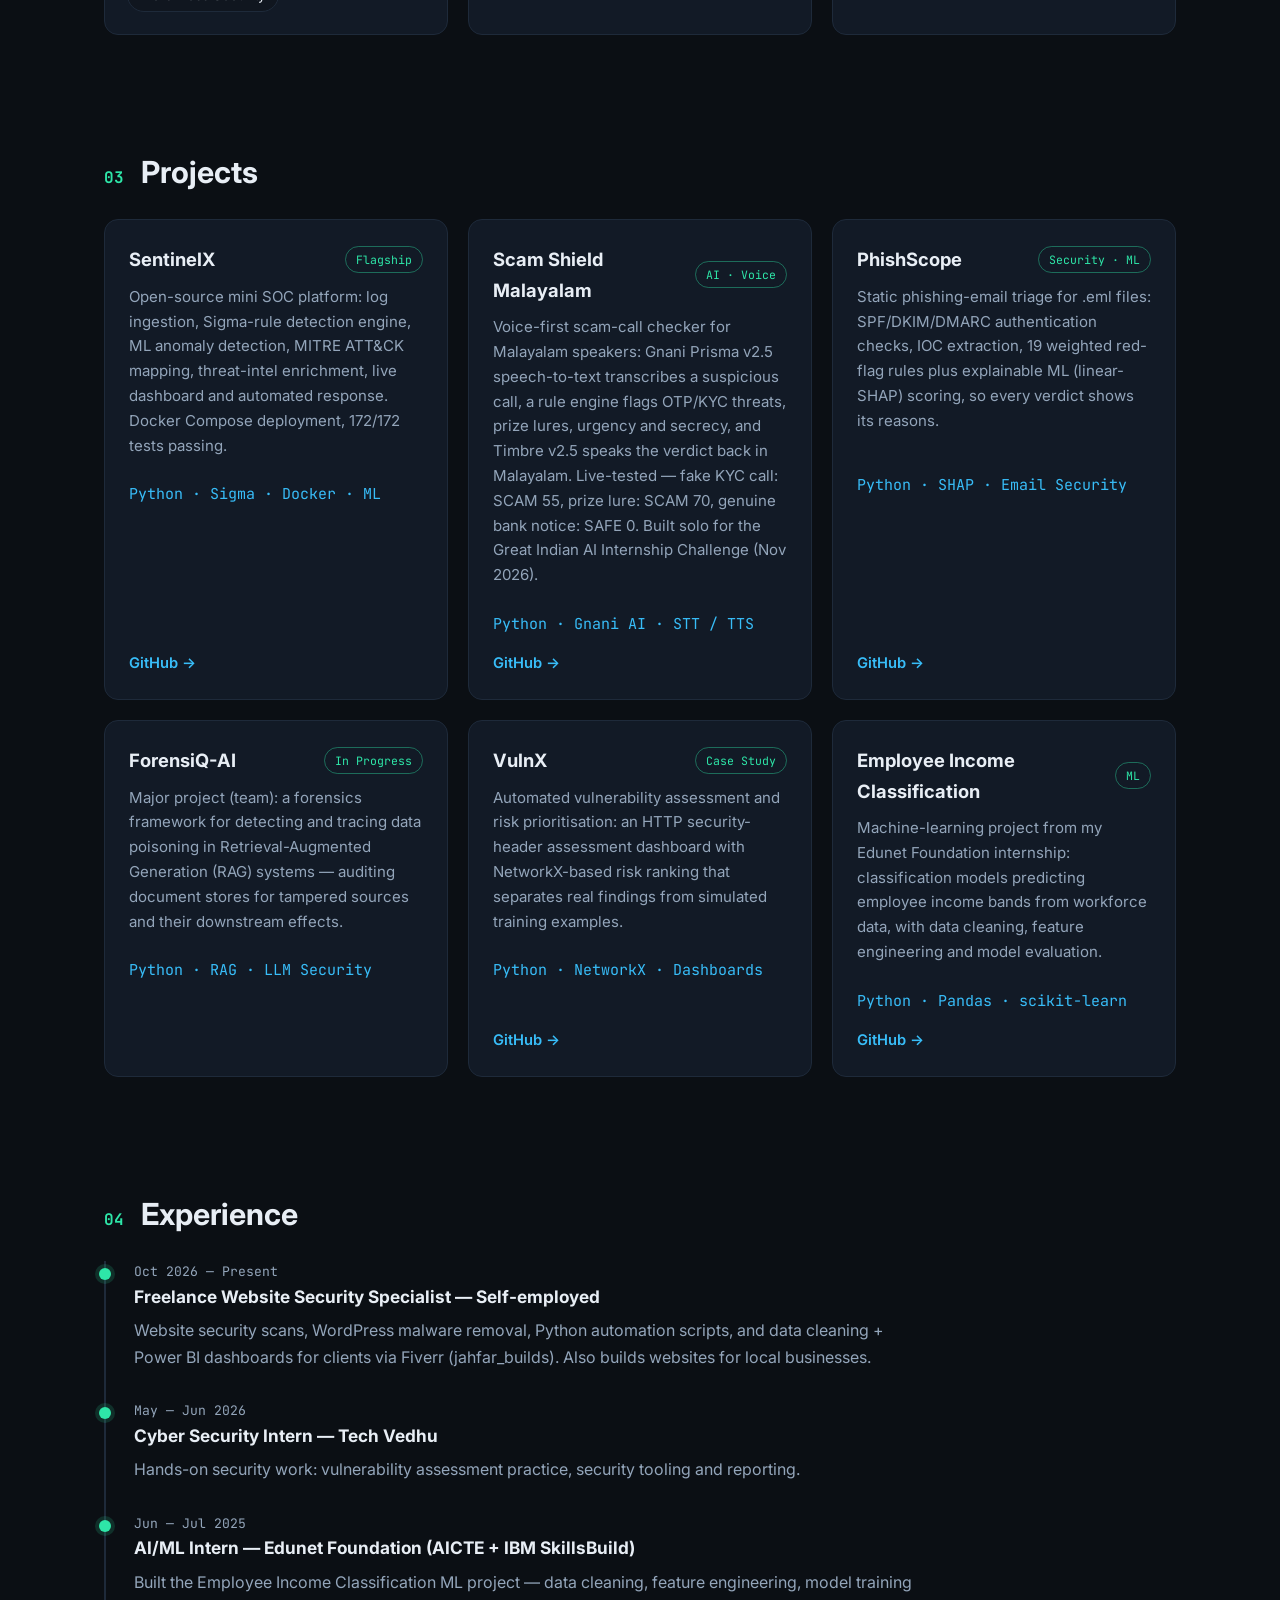
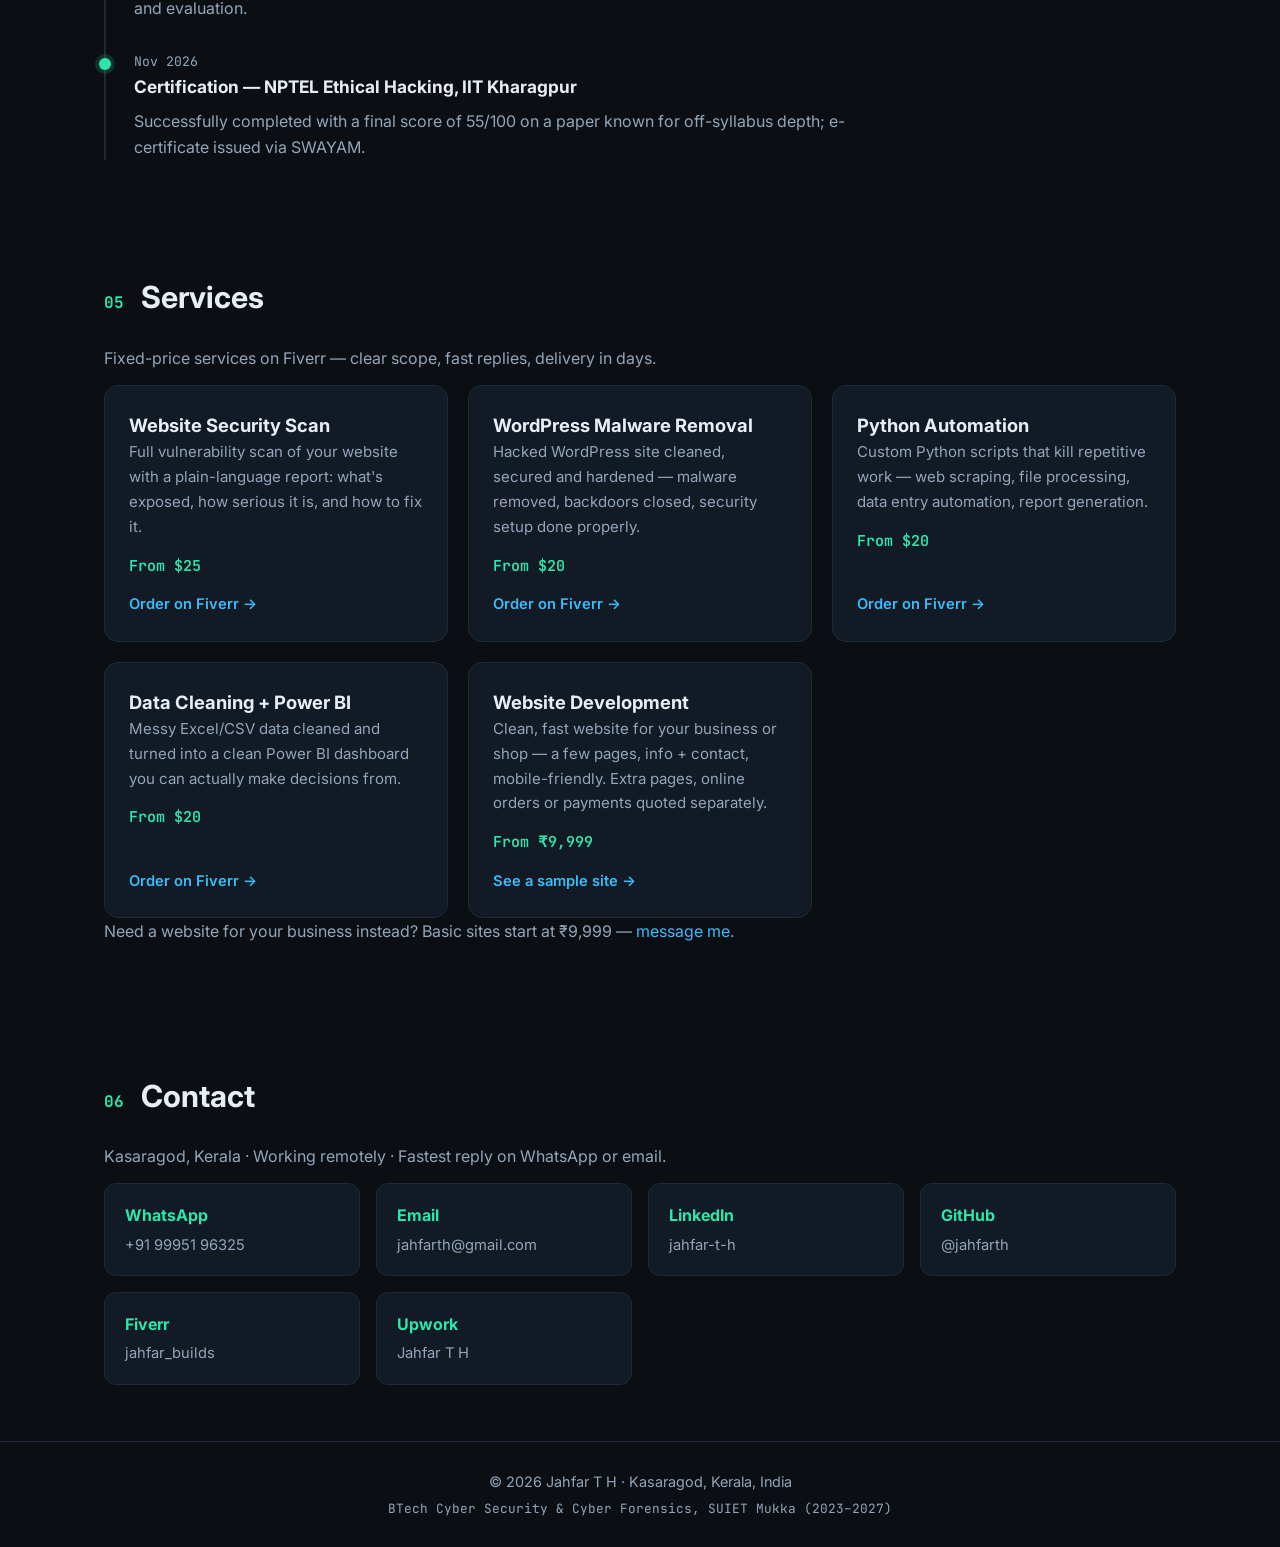
==== commit 20a15496: "Sync Fiverr starting prices on service cards (5/0/0)" ====
--- a/index.html
+++ b/index.html
@@ -169,19 +169,19 @@
       <article class="card service">
         <h3>Website Security Scan</h3>
         <p>Full vulnerability scan of your website with a plain-language report: what's exposed, how serious it is, and how to fix it.</p>
-        <p class="price">From $30</p>
+        <p class="price">From $25</p>
         <a href="https://www.fiverr.com/jahfar_builds" target="_blank" rel="noopener">Order on Fiverr →</a>
       </article>
       <article class="card service">
         <h3>WordPress Malware Removal</h3>
         <p>Hacked WordPress site cleaned, secured and hardened — malware removed, backdoors closed, security setup done properly.</p>
-        <p class="price">From $40</p>
+        <p class="price">From $20</p>
         <a href="https://www.fiverr.com/jahfar_builds/remove-wordpress-malware-fix-your-hacked-website-and-secure-it" target="_blank" rel="noopener">Order on Fiverr →</a>
       </article>
       <article class="card service">
         <h3>Python Automation</h3>
         <p>Custom Python scripts that kill repetitive work — web scraping, file processing, data entry automation, report generation.</p>
-        <p class="price">From $25</p>
+        <p class="price">From $20</p>
         <a href="https://www.fiverr.com/jahfar_builds/automate-your-repetitive-task-with-a-custom-python-script" target="_blank" rel="noopener">Order on Fiverr →</a>
       </article>
       <article class="card service">
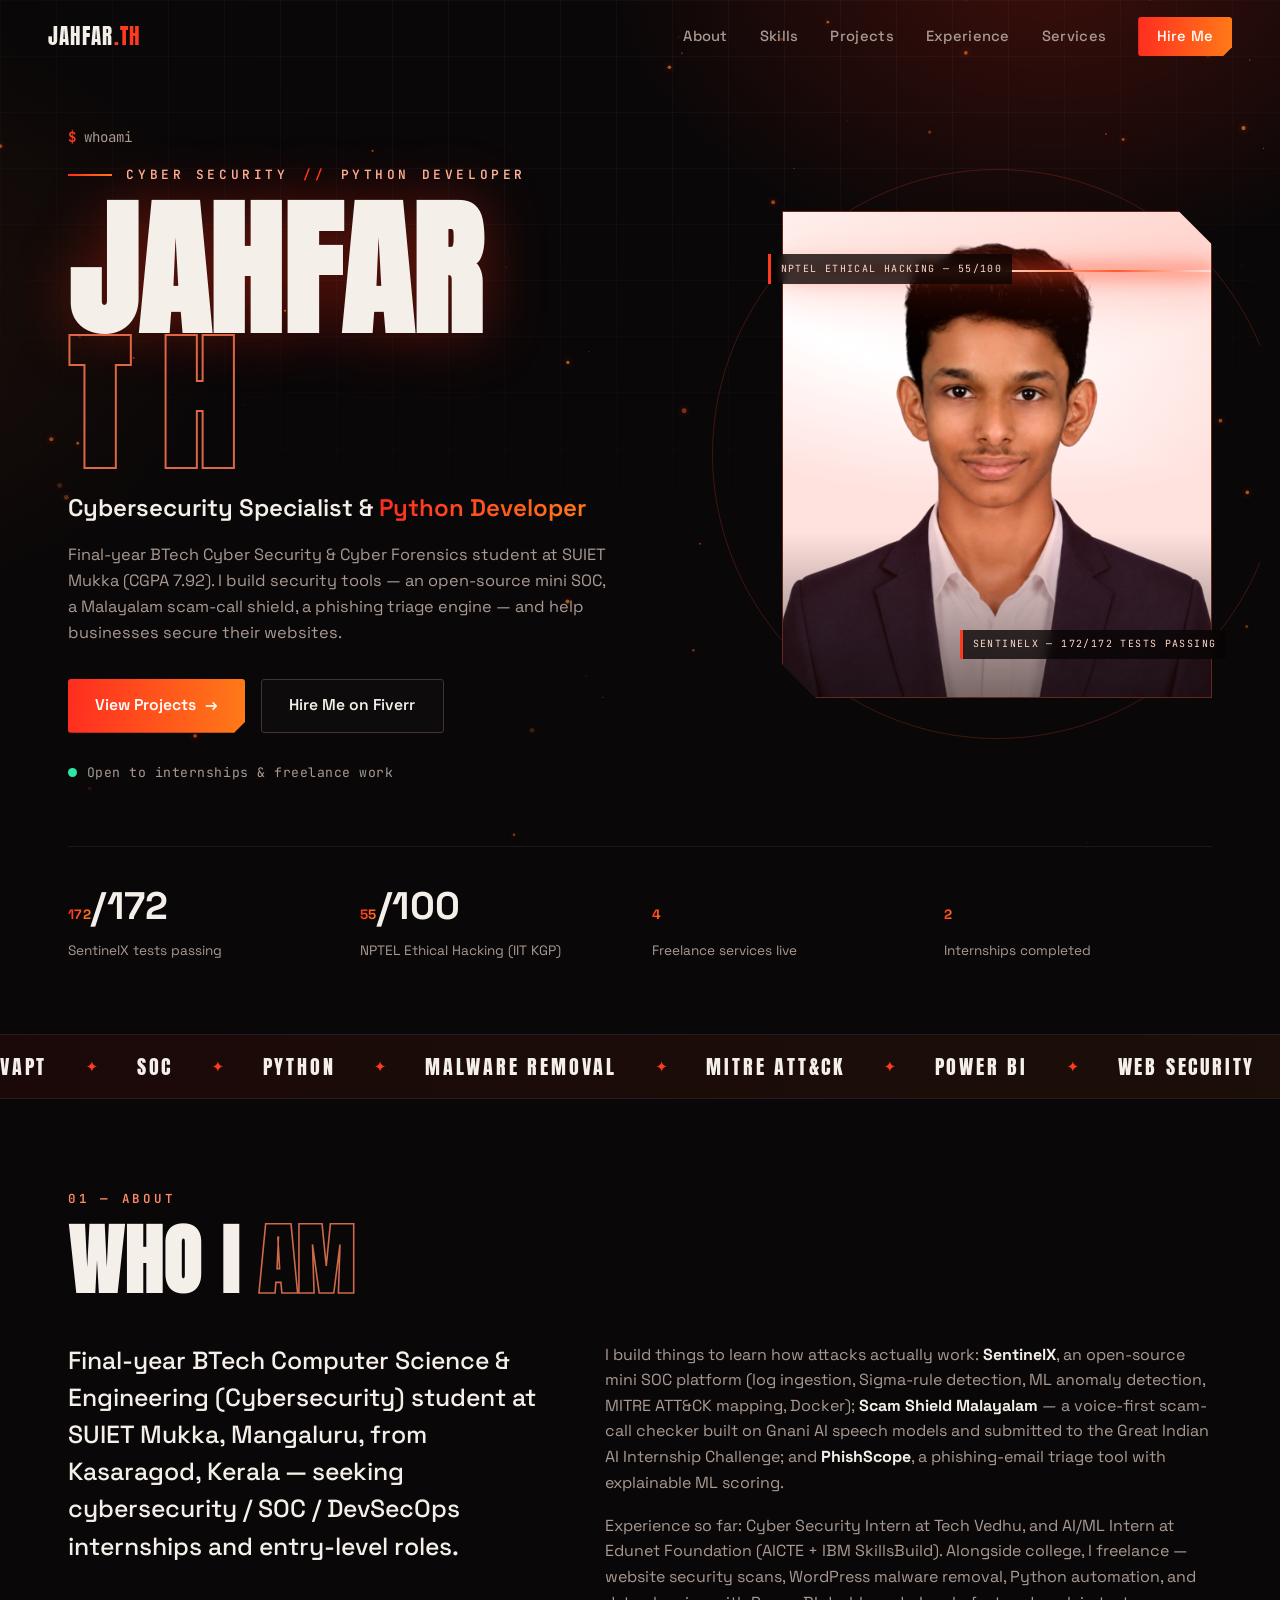
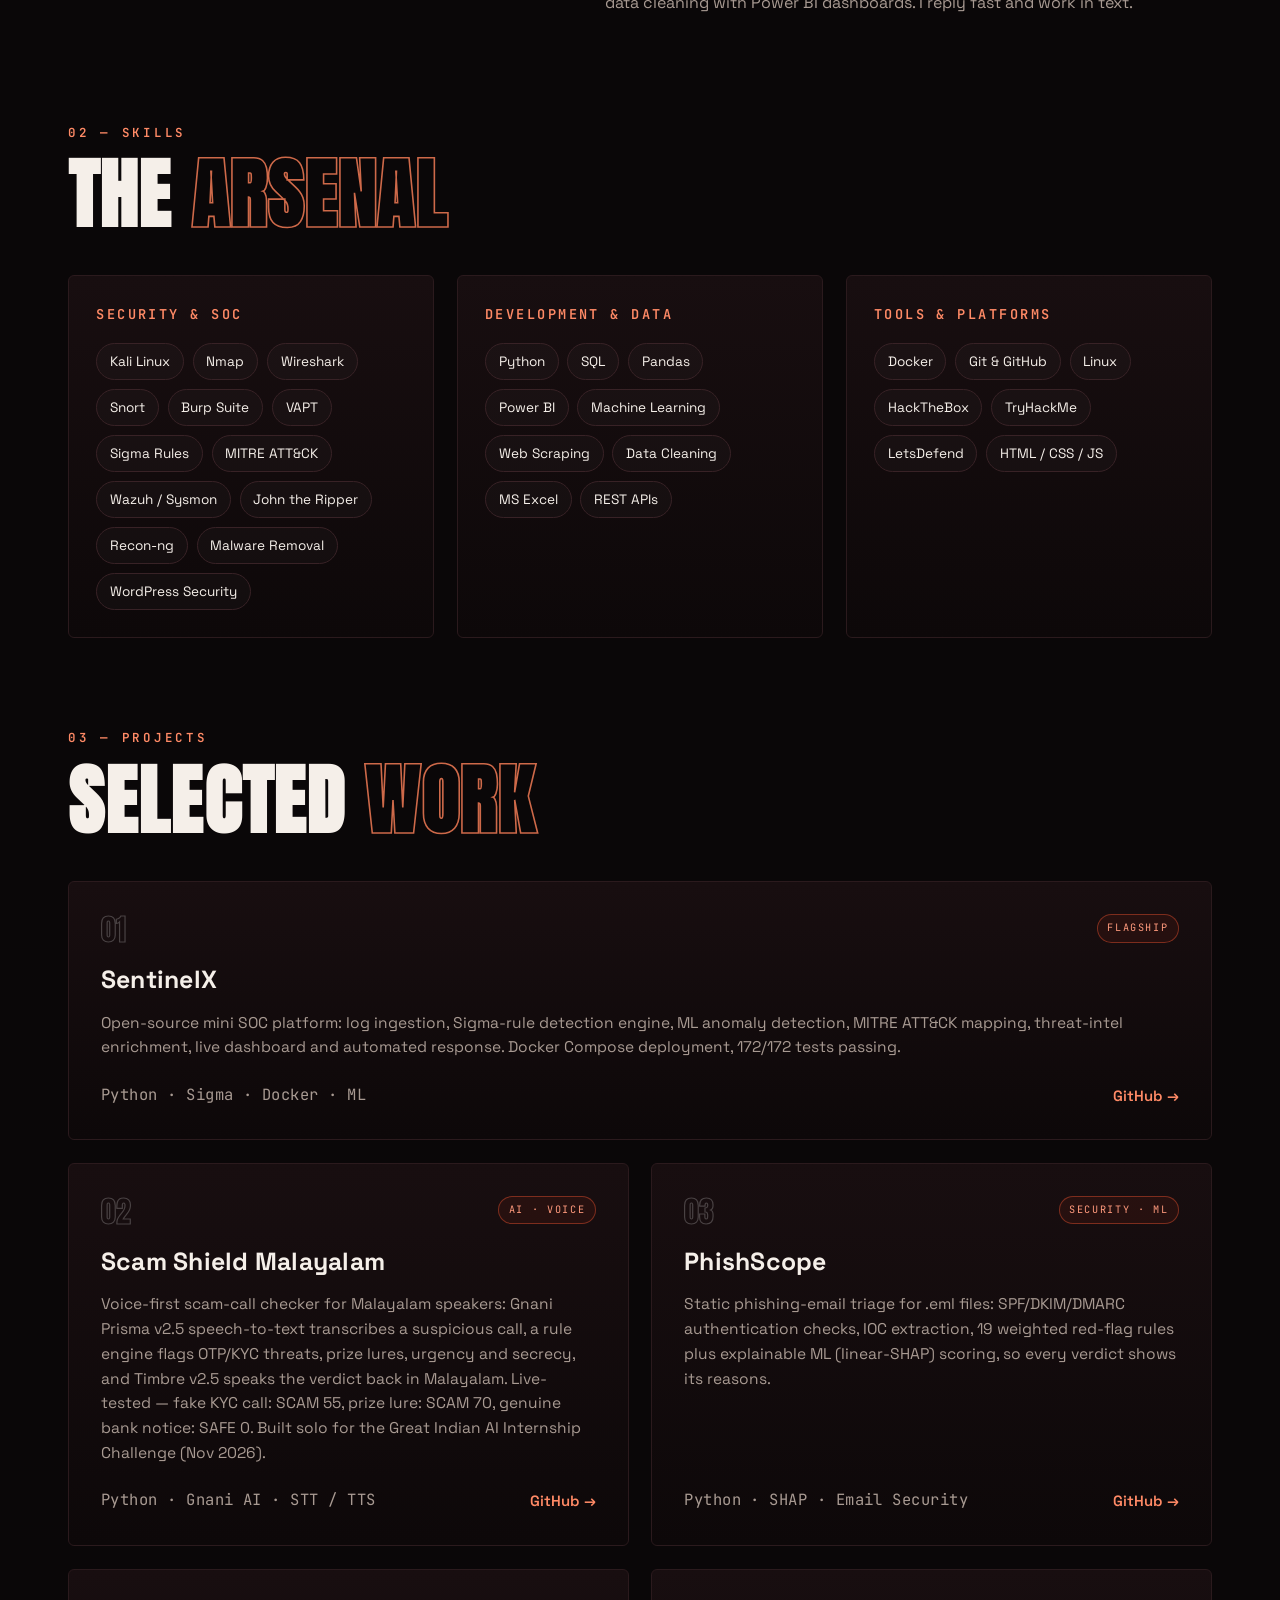
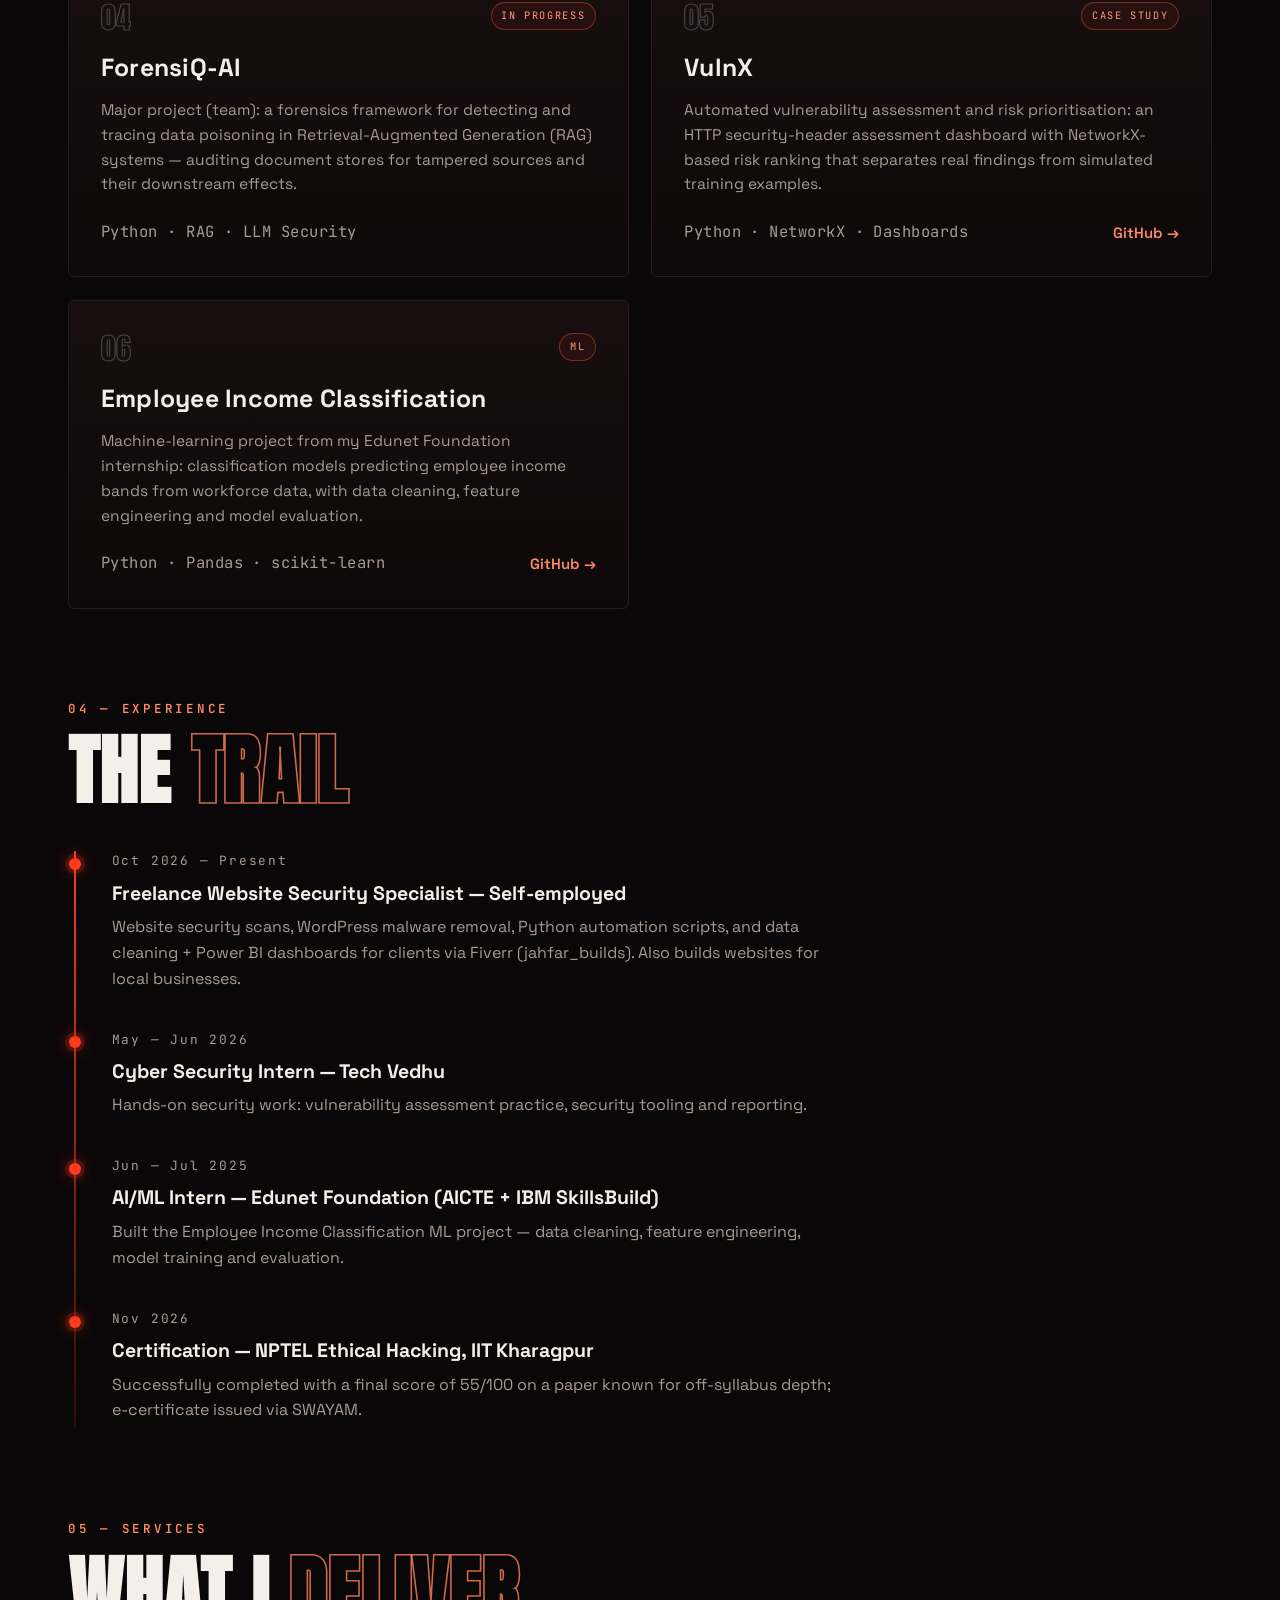
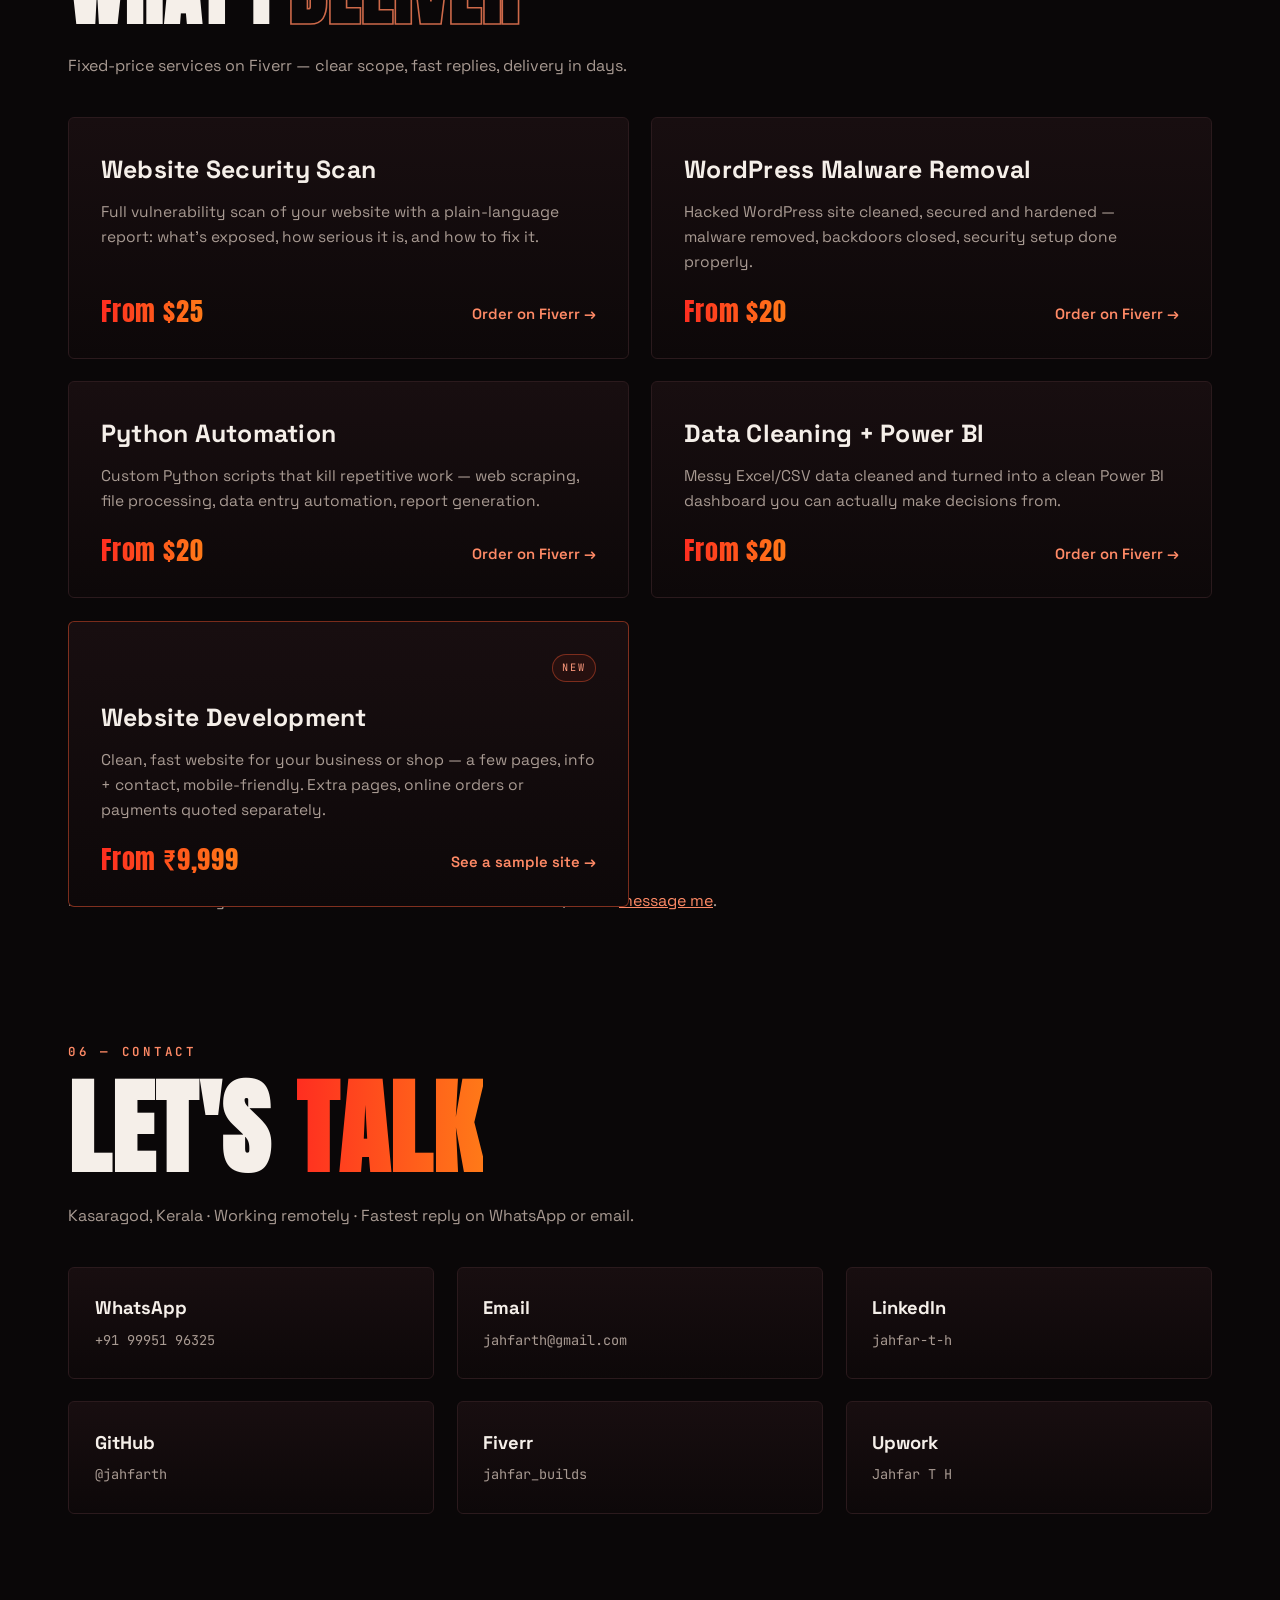
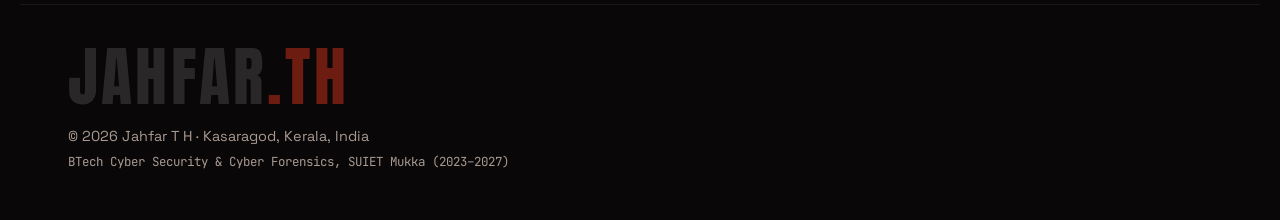
==== commit 5bd1737c: "Portfolio v2: cinematic red redesign — giant typography, ember particles, scanline portrait; all con" ====
--- a/index.html
+++ b/index.html
@@ -7,14 +7,18 @@
 <meta name="description" content="Portfolio of Jahfar T H — final-year BTech Cybersecurity student, NPTEL Ethical Hacking certified. Builder of SentinelX (open-source mini SOC) and Scam Shield Malayalam. Website security, Python automation and data services.">
 <link rel="preconnect" href="https://fonts.googleapis.com">
 <link rel="preconnect" href="https://fonts.gstatic.com" crossorigin>
-<link href="https://fonts.googleapis.com/css2?family=Inter:wght@400;500;600;700;800&family=JetBrains+Mono:wght@400;600&display=swap" rel="stylesheet">
+<link href="https://fonts.googleapis.com/css2?family=Anton&family=Space+Grotesk:wght@400;500;600;700&family=JetBrains+Mono:wght@400;600&display=swap" rel="stylesheet">
 <link rel="stylesheet" href="style.css">
-<link rel="icon" href="data:image/svg+xml,<svg xmlns='http://www.w3.org/2000/svg' viewBox='0 0 100 100'><rect width='100' height='100' rx='20' fill='%230b0f14'/><text x='50' y='68' font-size='52' font-family='monospace' font-weight='bold' fill='%232ee6a8' text-anchor='middle'>J</text></svg>">
+<link rel="icon" href="data:image/svg+xml,<svg xmlns='http://www.w3.org/2000/svg' viewBox='0 0 100 100'><rect width='100' height='100' rx='20' fill='%230a0708'/><text x='50' y='68' font-size='52' font-family='monospace' font-weight='bold' fill='%23ff3b1f' text-anchor='middle'>J</text></svg>">
 </head>
 <body>
 
-<header class="nav">
-  <a class="logo" href="#top">jahfar<span>.th</span></a>
+<div class="bg-grid" aria-hidden="true"></div>
+<div class="bg-glow" aria-hidden="true"></div>
+<canvas class="embers" id="embers" aria-hidden="true"></canvas>
+
+<header class="nav" id="nav">
+  <a class="logo" href="#top">JAHFAR<span>.TH</span></a>
   <button class="nav-toggle" id="navToggle" aria-label="Menu">☰</button>
   <nav id="navLinks">
     <a href="#about">About</a>
@@ -22,7 +26,7 @@
     <a href="#projects">Projects</a>
     <a href="#experience">Experience</a>
     <a href="#services">Services</a>
-    <a href="#contact" class="nav-cta">Contact</a>
+    <a href="#contact" class="nav-cta">Hire Me</a>
   </nav>
 </header>
 
@@ -30,53 +34,86 @@
 
   <!-- HERO -->
   <section class="hero">
-    <div class="hero-text">
-      <p class="terminal-line"><span class="prompt">$</span> whoami</p>
-      <h1>Jahfar T H</h1>
-      <p class="hero-role">Cybersecurity Specialist &amp; <span class="accent">Python Developer</span></p>
-      <p class="hero-sub">Final-year BTech Cyber Security &amp; Cyber Forensics student at SUIET Mukka (CGPA 7.92). I build security tools — an open-source mini SOC, a Malayalam scam-call shield, a phishing triage engine — and help businesses secure their websites.</p>
-      <div class="hero-ctas">
-        <a class="btn btn-primary" href="#projects">View Projects</a>
-        <a class="btn btn-ghost" href="https://www.fiverr.com/jahfar_builds" target="_blank" rel="noopener">Hire Me on Fiverr</a>
-      </div>
-      <div class="hero-stats">
-        <div><strong>172/172</strong><span>SentinelX tests passing</span></div>
-        <div><strong>55/100</strong><span>NPTEL Ethical Hacking (IIT KGP)</span></div>
-        <div><strong>4</strong><span>Freelance services live</span></div>
-        <div><strong>2</strong><span>Internships completed</span></div>
-      </div>
-    </div>
-    <div class="hero-photo">
-      <img src="[data-uri]" alt="Portrait of Jahfar T H">
-      <div class="photo-badge">🟢 Open to internships &amp; freelance work</div>
-    </div>
-  </section>
+    <div class="hero-inner">
+      <div class="hero-text">
+        <p class="terminal-line reveal"><span class="prompt">$</span> whoami</p>
+        <p class="kicker reveal"><span class="kicker-line"></span> CYBER SECURITY <span class="kicker-sep">//</span> PYTHON DEVELOPER</p>
+        <h1 class="hero-name">
+          <span class="name-solid reveal">JAHFAR</span>
+          <span class="name-outline reveal">T&nbsp;H</span>
+        </h1>
+        <p class="hero-role reveal">Cybersecurity Specialist &amp; <span class="accent">Python Developer</span></p>
+        <p class="hero-sub reveal">Final-year BTech Cyber Security &amp; Cyber Forensics student at SUIET Mukka (CGPA 7.92). I build security tools — an open-source mini SOC, a Malayalam scam-call shield, a phishing triage engine — and help businesses secure their websites.</p>
+        <div class="hero-ctas reveal">
+          <a class="btn btn-primary" href="#projects">View Projects <span class="btn-arrow">→</span></a>
+          <a class="btn btn-ghost" href="https://www.fiverr.com/jahfar_builds" target="_blank" rel="noopener">Hire Me on Fiverr</a>
+        </div>
+        <p class="hero-status reveal"><span class="status-dot"></span> Open to internships &amp; freelance work</p>
+      </div>
+
+      <div class="hero-photo reveal">
+        <div class="radar" aria-hidden="true"><span></span><span></span><span></span></div>
+        <div class="photo-frame">
+          <img src="[data-uri]" alt="Jahfar T H — cybersecurity specialist" width="1080" height="1225">
+          <div class="photo-shade" aria-hidden="true"></div>
+          <div class="scanline" aria-hidden="true"></div>
+        </div>
+        <p class="photo-tag tag-a">NPTEL ETHICAL HACKING — 55/100</p>
+        <p class="photo-tag tag-b">SENTINELX — 172/172 TESTS PASSING</p>
+      </div>
+    </div>
+
+    <div class="hero-stats reveal">
+      <div class="stat"><strong><span class="count" data-count="172">0</span>/172</strong><span>SentinelX tests passing</span></div>
+      <div class="stat"><strong><span class="count" data-count="55">0</span>/100</strong><span>NPTEL Ethical Hacking (IIT KGP)</span></div>
+      <div class="stat"><strong><span class="count" data-count="4">0</span></strong><span>Freelance services live</span></div>
+      <div class="stat"><strong><span class="count" data-count="2">0</span></strong><span>Internships completed</span></div>
+    </div>
+  </section>
+
+  <!-- MARQUEE -->
+  <div class="marquee" aria-hidden="true">
+    <div class="marquee-track">
+      <span>VAPT</span><i>✦</i><span>SOC</span><i>✦</i><span>PYTHON</span><i>✦</i><span>MALWARE REMOVAL</span><i>✦</i><span>MITRE ATT&amp;CK</span><i>✦</i><span>POWER BI</span><i>✦</i><span>WEB SECURITY</span><i>✦</i><span>SIEM</span><i>✦</i>
+      <span>VAPT</span><i>✦</i><span>SOC</span><i>✦</i><span>PYTHON</span><i>✦</i><span>MALWARE REMOVAL</span><i>✦</i><span>MITRE ATT&amp;CK</span><i>✦</i><span>POWER BI</span><i>✦</i><span>WEB SECURITY</span><i>✦</i><span>SIEM</span><i>✦</i>
+    </div>
+  </div>
 
   <!-- ABOUT -->
-  <section id="about" class="section reveal">
-    <h2><span class="sec-tag">01</span> About</h2>
-    <p>Final-year BTech Computer Science &amp; Engineering (Cybersecurity) student at SUIET Mukka, Mangaluru, from Kasaragod, Kerala — seeking cybersecurity / SOC / DevSecOps internships and entry-level roles.</p>
-    <p>I build things to learn how attacks actually work: <strong>SentinelX</strong>, an open-source mini SOC platform (log ingestion, Sigma-rule detection, ML anomaly detection, MITRE ATT&amp;CK mapping, Docker); <strong>Scam Shield Malayalam</strong> — a voice-first scam-call checker built on Gnani AI speech models and submitted to the Great Indian AI Internship Challenge; and <strong>PhishScope</strong>, a phishing-email triage tool with explainable ML scoring.</p>
-    <p>Experience so far: Cyber Security Intern at Tech Vedhu, and AI/ML Intern at Edunet Foundation (AICTE + IBM SkillsBuild). Alongside college, I freelance — website security scans, WordPress malware removal, Python automation, and data cleaning with Power BI dashboards. I reply fast and work in text.</p>
+  <section id="about" class="section">
+    <div class="sec-head reveal">
+      <p class="sec-tag">01 — ABOUT</p>
+      <h2 class="sec-title">WHO I <span class="outline">AM</span></h2>
+    </div>
+    <div class="about-grid">
+      <p class="about-lead reveal">Final-year BTech Computer Science &amp; Engineering (Cybersecurity) student at SUIET Mukka, Mangaluru, from Kasaragod, Kerala — seeking cybersecurity / SOC / DevSecOps internships and entry-level roles.</p>
+      <div class="about-body reveal">
+        <p>I build things to learn how attacks actually work: <strong>SentinelX</strong>, an open-source mini SOC platform (log ingestion, Sigma-rule detection, ML anomaly detection, MITRE ATT&amp;CK mapping, Docker); <strong>Scam Shield Malayalam</strong> — a voice-first scam-call checker built on Gnani AI speech models and submitted to the Great Indian AI Internship Challenge; and <strong>PhishScope</strong>, a phishing-email triage tool with explainable ML scoring.</p>
+        <p>Experience so far: Cyber Security Intern at Tech Vedhu, and AI/ML Intern at Edunet Foundation (AICTE + IBM SkillsBuild). Alongside college, I freelance — website security scans, WordPress malware removal, Python automation, and data cleaning with Power BI dashboards. I reply fast and work in text.</p>
+      </div>
+    </div>
   </section>
 
   <!-- SKILLS -->
-  <section id="skills" class="section reveal">
-    <h2><span class="sec-tag">02</span> Skills</h2>
+  <section id="skills" class="section">
+    <div class="sec-head reveal">
+      <p class="sec-tag">02 — SKILLS</p>
+      <h2 class="sec-title">THE <span class="outline">ARSENAL</span></h2>
+    </div>
     <div class="skill-groups">
-      <div class="skill-group">
+      <div class="skill-group reveal">
         <h3>Security &amp; SOC</h3>
         <div class="chips">
           <span>Kali Linux</span><span>Nmap</span><span>Wireshark</span><span>Snort</span><span>Burp Suite</span><span>VAPT</span><span>Sigma Rules</span><span>MITRE ATT&amp;CK</span><span>Wazuh / Sysmon</span><span>John the Ripper</span><span>Recon-ng</span><span>Malware Removal</span><span>WordPress Security</span>
         </div>
       </div>
-      <div class="skill-group">
+      <div class="skill-group reveal">
         <h3>Development &amp; Data</h3>
         <div class="chips">
           <span>Python</span><span>SQL</span><span>Pandas</span><span>Power BI</span><span>Machine Learning</span><span>Web Scraping</span><span>Data Cleaning</span><span>MS Excel</span><span>REST APIs</span>
         </div>
       </div>
-      <div class="skill-group">
+      <div class="skill-group reveal">
         <h3>Tools &amp; Platforms</h3>
         <div class="chips">
           <span>Docker</span><span>Git &amp; GitHub</span><span>Linux</span><span>HackTheBox</span><span>TryHackMe</span><span>LetsDefend</span><span>HTML / CSS / JS</span>
@@ -86,74 +123,98 @@
   </section>
 
   <!-- PROJECTS -->
-  <section id="projects" class="section reveal">
-    <h2><span class="sec-tag">03</span> Projects</h2>
+  <section id="projects" class="section">
+    <div class="sec-head reveal">
+      <p class="sec-tag">03 — PROJECTS</p>
+      <h2 class="sec-title">SELECTED <span class="outline">WORK</span></h2>
+    </div>
     <div class="cards">
 
-      <article class="card">
-        <div class="card-head"><h3>SentinelX</h3><span class="tag">Flagship</span></div>
+      <article class="card featured reveal">
+        <div class="card-top"><span class="card-num">01</span><span class="tag">Flagship</span></div>
+        <h3>SentinelX</h3>
         <p>Open-source mini SOC platform: log ingestion, Sigma-rule detection engine, ML anomaly detection, MITRE ATT&amp;CK mapping, threat-intel enrichment, live dashboard and automated response. Docker Compose deployment, 172/172 tests passing.</p>
-        <p class="stack">Python · Sigma · Docker · ML</p>
-        <a href="https://github.com/jahfarth/sentinelx" target="_blank" rel="noopener">GitHub →</a>
-      </article>
-
-      <article class="card">
-        <div class="card-head"><h3>Scam Shield Malayalam</h3><span class="tag">AI · Voice</span></div>
+        <div class="card-foot">
+          <p class="stack">Python · Sigma · Docker · ML</p>
+          <a href="https://github.com/jahfarth/sentinelx" target="_blank" rel="noopener">GitHub →</a>
+        </div>
+      </article>
+
+      <article class="card reveal">
+        <div class="card-top"><span class="card-num">02</span><span class="tag">AI · Voice</span></div>
+        <h3>Scam Shield Malayalam</h3>
         <p>Voice-first scam-call checker for Malayalam speakers: Gnani Prisma v2.5 speech-to-text transcribes a suspicious call, a rule engine flags OTP/KYC threats, prize lures, urgency and secrecy, and Timbre v2.5 speaks the verdict back in Malayalam. Live-tested — fake KYC call: SCAM 55, prize lure: SCAM 70, genuine bank notice: SAFE 0. Built solo for the Great Indian AI Internship Challenge (Nov 2026).</p>
-        <p class="stack">Python · Gnani AI · STT / TTS</p>
-        <a href="https://github.com/jahfarth/scam-shield-malayalam" target="_blank" rel="noopener">GitHub →</a>
-      </article>
-
-      <article class="card">
-        <div class="card-head"><h3>PhishScope</h3><span class="tag">Security · ML</span></div>
+        <div class="card-foot">
+          <p class="stack">Python · Gnani AI · STT / TTS</p>
+          <a href="https://github.com/jahfarth/scam-shield-malayalam" target="_blank" rel="noopener">GitHub →</a>
+        </div>
+      </article>
+
+      <article class="card reveal">
+        <div class="card-top"><span class="card-num">03</span><span class="tag">Security · ML</span></div>
+        <h3>PhishScope</h3>
         <p>Static phishing-email triage for .eml files: SPF/DKIM/DMARC authentication checks, IOC extraction, 19 weighted red-flag rules plus explainable ML (linear-SHAP) scoring, so every verdict shows its reasons.</p>
-        <p class="stack">Python · SHAP · Email Security</p>
-        <a href="https://github.com/jahfarth/phishscope" target="_blank" rel="noopener">GitHub →</a>
-      </article>
-
-      <article class="card">
-        <div class="card-head"><h3>ForensiQ-AI</h3><span class="tag">In Progress</span></div>
+        <div class="card-foot">
+          <p class="stack">Python · SHAP · Email Security</p>
+          <a href="https://github.com/jahfarth/phishscope" target="_blank" rel="noopener">GitHub →</a>
+        </div>
+      </article>
+
+      <article class="card reveal">
+        <div class="card-top"><span class="card-num">04</span><span class="tag">In Progress</span></div>
+        <h3>ForensiQ-AI</h3>
         <p>Major project (team): a forensics framework for detecting and tracing data poisoning in Retrieval-Augmented Generation (RAG) systems — auditing document stores for tampered sources and their downstream effects.</p>
-        <p class="stack">Python · RAG · LLM Security</p>
-      </article>
-
-      <article class="card">
-        <div class="card-head"><h3>VulnX</h3><span class="tag">Case Study</span></div>
+        <div class="card-foot">
+          <p class="stack">Python · RAG · LLM Security</p>
+        </div>
+      </article>
+
+      <article class="card reveal">
+        <div class="card-top"><span class="card-num">05</span><span class="tag">Case Study</span></div>
+        <h3>VulnX</h3>
         <p>Automated vulnerability assessment and risk prioritisation: an HTTP security-header assessment dashboard with NetworkX-based risk ranking that separates real findings from simulated training examples.</p>
-        <p class="stack">Python · NetworkX · Dashboards</p>
-        <a href="https://github.com/jahfarth/VulnX" target="_blank" rel="noopener">GitHub →</a>
-      </article>
-
-      <article class="card">
-        <div class="card-head"><h3>Employee Income Classification</h3><span class="tag">ML</span></div>
+        <div class="card-foot">
+          <p class="stack">Python · NetworkX · Dashboards</p>
+          <a href="https://github.com/jahfarth/VulnX" target="_blank" rel="noopener">GitHub →</a>
+        </div>
+      </article>
+
+      <article class="card reveal">
+        <div class="card-top"><span class="card-num">06</span><span class="tag">ML</span></div>
+        <h3>Employee Income Classification</h3>
         <p>Machine-learning project from my Edunet Foundation internship: classification models predicting employee income bands from workforce data, with data cleaning, feature engineering and model evaluation.</p>
-        <p class="stack">Python · Pandas · scikit-learn</p>
-        <a href="https://github.com/jahfarth/employee-income-classification" target="_blank" rel="noopener">GitHub →</a>
+        <div class="card-foot">
+          <p class="stack">Python · Pandas · scikit-learn</p>
+          <a href="https://github.com/jahfarth/employee-income-classification" target="_blank" rel="noopener">GitHub →</a>
+        </div>
       </article>
 
     </div>
   </section>
 
   <!-- EXPERIENCE -->
-  <section id="experience" class="section reveal">
-    <h2><span class="sec-tag">04</span> Experience</h2>
+  <section id="experience" class="section">
+    <div class="sec-head reveal">
+      <p class="sec-tag">04 — EXPERIENCE</p>
+      <h2 class="sec-title">THE <span class="outline">TRAIL</span></h2>
+    </div>
     <div class="timeline">
-      <div class="t-item">
+      <div class="t-item reveal">
         <p class="t-date">Oct 2026 — Present</p>
         <h3>Freelance Website Security Specialist — Self-employed</h3>
         <p>Website security scans, WordPress malware removal, Python automation scripts, and data cleaning + Power BI dashboards for clients via Fiverr (jahfar_builds). Also builds websites for local businesses.</p>
       </div>
-      <div class="t-item">
+      <div class="t-item reveal">
         <p class="t-date">May — Jun 2026</p>
         <h3>Cyber Security Intern — Tech Vedhu</h3>
         <p>Hands-on security work: vulnerability assessment practice, security tooling and reporting.</p>
       </div>
-      <div class="t-item">
+      <div class="t-item reveal">
         <p class="t-date">Jun — Jul 2025</p>
         <h3>AI/ML Intern — Edunet Foundation (AICTE + IBM SkillsBuild)</h3>
         <p>Built the Employee Income Classification ML project — data cleaning, feature engineering, model training and evaluation.</p>
       </div>
-      <div class="t-item cert">
+      <div class="t-item reveal">
         <p class="t-date">Nov 2026</p>
         <h3>Certification — NPTEL Ethical Hacking, IIT Kharagpur</h3>
         <p>Successfully completed with a final score of 55/100 on a paper known for off-syllabus depth; e-certificate issued via SWAYAM.</p>
@@ -162,61 +223,79 @@
   </section>
 
   <!-- SERVICES -->
-  <section id="services" class="section reveal">
-    <h2><span class="sec-tag">05</span> Services</h2>
-    <p class="sec-sub">Fixed-price services on Fiverr — clear scope, fast replies, delivery in days.</p>
+  <section id="services" class="section">
+    <div class="sec-head reveal">
+      <p class="sec-tag">05 — SERVICES</p>
+      <h2 class="sec-title">WHAT I <span class="outline">DELIVER</span></h2>
+    </div>
+    <p class="sec-sub reveal">Fixed-price services on Fiverr — clear scope, fast replies, delivery in days.</p>
     <div class="cards">
-      <article class="card service">
+      <article class="card service reveal">
         <h3>Website Security Scan</h3>
         <p>Full vulnerability scan of your website with a plain-language report: what's exposed, how serious it is, and how to fix it.</p>
-        <p class="price">From $25</p>
-        <a href="https://www.fiverr.com/jahfar_builds" target="_blank" rel="noopener">Order on Fiverr →</a>
-      </article>
-      <article class="card service">
+        <div class="card-foot">
+          <p class="price">From $25</p>
+          <a href="https://www.fiverr.com/jahfar_builds" target="_blank" rel="noopener">Order on Fiverr →</a>
+        </div>
+      </article>
+      <article class="card service reveal">
         <h3>WordPress Malware Removal</h3>
         <p>Hacked WordPress site cleaned, secured and hardened — malware removed, backdoors closed, security setup done properly.</p>
-        <p class="price">From $20</p>
-        <a href="https://www.fiverr.com/jahfar_builds/remove-wordpress-malware-fix-your-hacked-website-and-secure-it" target="_blank" rel="noopener">Order on Fiverr →</a>
-      </article>
-      <article class="card service">
+        <div class="card-foot">
+          <p class="price">From $20</p>
+          <a href="https://www.fiverr.com/jahfar_builds/remove-wordpress-malware-fix-your-hacked-website-and-secure-it" target="_blank" rel="noopener">Order on Fiverr →</a>
+        </div>
+      </article>
+      <article class="card service reveal">
         <h3>Python Automation</h3>
         <p>Custom Python scripts that kill repetitive work — web scraping, file processing, data entry automation, report generation.</p>
-        <p class="price">From $20</p>
-        <a href="https://www.fiverr.com/jahfar_builds/automate-your-repetitive-task-with-a-custom-python-script" target="_blank" rel="noopener">Order on Fiverr →</a>
-      </article>
-      <article class="card service">
+        <div class="card-foot">
+          <p class="price">From $20</p>
+          <a href="https://www.fiverr.com/jahfar_builds/automate-your-repetitive-task-with-a-custom-python-script" target="_blank" rel="noopener">Order on Fiverr →</a>
+        </div>
+      </article>
+      <article class="card service reveal">
         <h3>Data Cleaning + Power BI</h3>
         <p>Messy Excel/CSV data cleaned and turned into a clean Power BI dashboard you can actually make decisions from.</p>
-        <p class="price">From $20</p>
-        <a href="https://www.fiverr.com/jahfar_builds/clean-your-messy-excel-or-csv-data-and-build-a-power-bi-dashboard" target="_blank" rel="noopener">Order on Fiverr →</a>
-      </article>
-      <article class="card service">
+        <div class="card-foot">
+          <p class="price">From $20</p>
+          <a href="https://www.fiverr.com/jahfar_builds/clean-your-messy-excel-or-csv-data-and-build-a-power-bi-dashboard" target="_blank" rel="noopener">Order on Fiverr →</a>
+        </div>
+      </article>
+      <article class="card service highlight reveal">
+        <div class="card-top"><span></span><span class="tag">New</span></div>
         <h3>Website Development</h3>
         <p>Clean, fast website for your business or shop — a few pages, info + contact, mobile-friendly. Extra pages, online orders or payments quoted separately.</p>
-        <p class="price">From ₹9,999</p>
-        <a href="https://jahfarth.github.io/elite-cafe/" target="_blank" rel="noopener">See a sample site →</a>
-      </article>
-    </div>
-    <p class="sec-sub">Need a website for your business instead? Basic sites start at ₹9,999 — <a href="#contact">message me</a>.</p>
+        <div class="card-foot">
+          <p class="price">From ₹9,999</p>
+          <a href="https://jahfarth.github.io/elite-cafe/" target="_blank" rel="noopener">See a sample site →</a>
+        </div>
+      </article>
+    </div>
+    <p class="sec-sub reveal">Need a website for your business instead? Basic sites start at ₹9,999 — <a href="#contact">message me</a>.</p>
   </section>
 
   <!-- CONTACT -->
-  <section id="contact" class="section reveal">
-    <h2><span class="sec-tag">06</span> Contact</h2>
-    <p class="sec-sub">Kasaragod, Kerala · Working remotely · Fastest reply on WhatsApp or email.</p>
+  <section id="contact" class="section">
+    <div class="sec-head reveal">
+      <p class="sec-tag">06 — CONTACT</p>
+      <h2 class="sec-title contact-title">LET'S <span class="accent-fill">TALK</span></h2>
+    </div>
+    <p class="sec-sub reveal">Kasaragod, Kerala · Working remotely · Fastest reply on WhatsApp or email.</p>
     <div class="contact-grid">
-      <a class="contact-card" href="https://wa.me/919995196325" target="_blank" rel="noopener"><strong>WhatsApp</strong><span>+91 99951 96325</span></a>
-      <a class="contact-card" href="mailto:jahfarth@gmail.com"><strong>Email</strong><span>jahfarth@gmail.com</span></a>
-      <a class="contact-card" href="https://www.linkedin.com/in/jahfar-t-h-8491151ba" target="_blank" rel="noopener"><strong>LinkedIn</strong><span>jahfar-t-h</span></a>
-      <a class="contact-card" href="https://github.com/jahfarth" target="_blank" rel="noopener"><strong>GitHub</strong><span>@jahfarth</span></a>
-      <a class="contact-card" href="https://www.fiverr.com/jahfar_builds" target="_blank" rel="noopener"><strong>Fiverr</strong><span>jahfar_builds</span></a>
-      <a class="contact-card" href="https://www.upwork.com/freelancers/~01bc1d4b9a623ca7eb" target="_blank" rel="noopener"><strong>Upwork</strong><span>Jahfar T H</span></a>
+      <a class="contact-card reveal" href="https://wa.me/919995196325" target="_blank" rel="noopener"><strong>WhatsApp</strong><span>+91 99951 96325</span></a>
+      <a class="contact-card reveal" href="mailto:jahfarth@gmail.com"><strong>Email</strong><span>jahfarth@gmail.com</span></a>
+      <a class="contact-card reveal" href="https://www.linkedin.com/in/jahfar-t-h-8491151ba" target="_blank" rel="noopener"><strong>LinkedIn</strong><span>jahfar-t-h</span></a>
+      <a class="contact-card reveal" href="https://github.com/jahfarth" target="_blank" rel="noopener"><strong>GitHub</strong><span>@jahfarth</span></a>
+      <a class="contact-card reveal" href="https://www.fiverr.com/jahfar_builds" target="_blank" rel="noopener"><strong>Fiverr</strong><span>jahfar_builds</span></a>
+      <a class="contact-card reveal" href="https://www.upwork.com/freelancers/~01bc1d4b9a623ca7eb" target="_blank" rel="noopener"><strong>Upwork</strong><span>Jahfar T H</span></a>
     </div>
   </section>
 
 </main>
 
 <footer>
+  <p class="foot-big">JAHFAR<span>.TH</span></p>
   <p>© 2026 Jahfar T H · Kasaragod, Kerala, India</p>
   <p class="foot-note">BTech Cyber Security &amp; Cyber Forensics, SUIET Mukka (2023–2027)</p>
 </footer>
--- a/style.css
+++ b/style.css
@@ -1,117 +1,422 @@
+/* ============ JAHFAR.TH — v2 cinematic ============ */
 :root{
-  --bg:#0b0f14; --bg2:#10161f; --card:#121a26; --border:#1e2a3a;
-  --text:#e8eef5; --muted:#93a5ba; --accent:#2ee6a8; --accent2:#38bdf8;
-  --mono:'JetBrains Mono',monospace;
+  --bg:#0a0708;
+  --bg2:#0d0809;
+  --panel:#140c0e;
+  --panel2:#180e10;
+  --line:#2b1a1d;
+  --line-soft:rgba(255,255,255,.07);
+  --text:#f5efe9;
+  --muted:#a89a92;
+  --red:#ff3b1f;
+  --orange:#ff7a18;
+  --red-soft:rgba(255,59,31,.55);
+  --grad:linear-gradient(92deg,#ff2d20 0%,#ff7a18 100%);
+  --font-disp:"Anton",Impact,sans-serif;
+  --font-body:"Space Grotesk",system-ui,sans-serif;
+  --font-mono:"JetBrains Mono",ui-monospace,monospace;
 }
 *{margin:0;padding:0;box-sizing:border-box}
-html{scroll-behavior:smooth}
-body{background:var(--bg);color:var(--text);font-family:'Inter',system-ui,sans-serif;line-height:1.65}
-a{color:var(--accent2);text-decoration:none}
-a:hover{text-decoration:underline}
-
-/* NAV */
-.nav{position:sticky;top:0;z-index:50;display:flex;justify-content:space-between;align-items:center;
-  padding:14px 5vw;background:rgba(11,15,20,.88);backdrop-filter:blur(10px);border-bottom:1px solid var(--border)}
-.logo{font-family:var(--mono);font-weight:600;font-size:1.15rem;color:var(--text)}
-.logo span{color:var(--accent)}
-.logo:hover{text-decoration:none}
-.nav nav{display:flex;gap:26px;align-items:center}
-.nav nav a{color:var(--muted);font-size:.95rem;font-weight:500}
-.nav nav a:hover{color:var(--text);text-decoration:none}
-.nav-cta{border:1px solid var(--accent);color:var(--accent)!important;padding:6px 16px;border-radius:8px}
-.nav-cta:hover{background:var(--accent);color:#06281c!important}
-.nav-toggle{display:none;background:none;border:0;color:var(--text);font-size:1.4rem;cursor:pointer}
-
-/* HERO */
-.hero{display:flex;gap:48px;align-items:center;padding:72px 5vw 56px;max-width:1200px;margin:0 auto}
-.hero-text{flex:1.2}
-.terminal-line{font-family:var(--mono);color:var(--muted);font-size:.95rem;margin-bottom:10px}
-.terminal-line .prompt{color:var(--accent);font-weight:600}
-.hero h1{font-size:3.2rem;font-weight:800;letter-spacing:-.02em;line-height:1.1}
-.hero-role{font-size:1.35rem;font-weight:600;margin:12px 0 16px}
-.accent{color:var(--accent)}
-.hero-sub{color:var(--muted);max-width:56ch}
-.hero-ctas{display:flex;gap:14px;margin:26px 0 34px;flex-wrap:wrap}
-.btn{padding:12px 24px;border-radius:10px;font-weight:600;font-size:.98rem}
-.btn:hover{text-decoration:none}
-.btn-primary{background:var(--accent);color:#06281c}
-.btn-primary:hover{background:#4bf0ba}
-.btn-ghost{border:1px solid var(--border);color:var(--text)}
-.btn-ghost:hover{border-color:var(--accent);color:var(--accent)}
-.hero-stats{display:grid;grid-template-columns:repeat(4,1fr);gap:14px}
-.hero-stats div{background:var(--card);border:1px solid var(--border);border-radius:12px;padding:14px}
-.hero-stats strong{display:block;font-size:1.25rem;color:var(--accent);font-family:var(--mono)}
-.hero-stats span{font-size:.8rem;color:var(--muted)}
-.hero-photo{flex:.8;max-width:360px;text-align:center}
-.hero-photo img{width:100%;border-radius:18px;border:1px solid var(--border);
-  box-shadow:0 24px 60px rgba(0,0,0,.5),0 0 0 6px rgba(46,230,168,.06)}
-.photo-badge{margin-top:14px;display:inline-block;background:rgba(46,230,168,.1);color:var(--accent);
-  border:1px solid rgba(46,230,168,.35);padding:7px 16px;border-radius:999px;font-size:.85rem;font-weight:500}
-
-/* SECTIONS */
-.section{max-width:1200px;margin:0 auto;padding:56px 5vw}
-.section h2{font-size:1.9rem;font-weight:700;margin-bottom:22px}
-.sec-tag{font-family:var(--mono);color:var(--accent);font-size:1rem;margin-right:10px}
-.section p{color:var(--muted);max-width:78ch;margin-bottom:14px}
-.section p strong{color:var(--text)}
-.sec-sub{margin-bottom:24px}
-
-/* SKILLS */
-.skill-groups{display:grid;grid-template-columns:repeat(3,1fr);gap:20px}
-.skill-group{background:var(--card);border:1px solid var(--border);border-radius:14px;padding:22px}
-.skill-group h3{font-size:1.05rem;margin-bottom:14px;color:var(--accent)}
-.chips{display:flex;flex-wrap:wrap;gap:8px}
-.chips span{background:var(--bg2);border:1px solid var(--border);padding:5px 12px;border-radius:999px;
-  font-size:.84rem;color:var(--text)}
-
-/* CARDS */
-.cards{display:grid;grid-template-columns:repeat(auto-fill,minmax(320px,1fr));gap:20px}
-.card{background:var(--card);border:1px solid var(--border);border-radius:14px;padding:24px;
-  display:flex;flex-direction:column;transition:border-color .2s,transform .2s}
-.card:hover{border-color:var(--accent);transform:translateY(-3px)}
-.card-head{display:flex;justify-content:space-between;align-items:center;margin-bottom:10px}
-.card h3{font-size:1.15rem}
-.tag{font-family:var(--mono);font-size:.72rem;color:var(--accent);border:1px solid rgba(46,230,168,.4);
-  padding:3px 10px;border-radius:999px;white-space:nowrap}
-.card p{font-size:.94rem;flex:1}
-.stack{font-family:var(--mono);font-size:.8rem;color:var(--accent2)!important;margin:10px 0}
-.card a{font-weight:600;font-size:.92rem}
-.price{font-family:var(--mono);color:var(--accent)!important;font-size:1.05rem;font-weight:600}
-
-/* TIMELINE */
-.timeline{border-left:2px solid var(--border);padding-left:28px;display:flex;flex-direction:column;gap:30px}
-.t-item{position:relative}
-.t-item::before{content:'';position:absolute;left:-35px;top:7px;width:12px;height:12px;border-radius:50%;
-  background:var(--accent);box-shadow:0 0 0 4px rgba(46,230,168,.15)}
-.t-date{font-family:var(--mono);font-size:.82rem;color:var(--accent);margin-bottom:4px}
-.t-item h3{font-size:1.08rem;margin-bottom:6px}
-.t-item p{margin-bottom:0}
-
-/* CONTACT */
-.contact-grid{display:grid;grid-template-columns:repeat(auto-fill,minmax(240px,1fr));gap:16px}
-.contact-card{background:var(--card);border:1px solid var(--border);border-radius:12px;padding:18px 20px;color:var(--text)}
-.contact-card:hover{border-color:var(--accent);text-decoration:none}
-.contact-card strong{display:block;color:var(--accent);margin-bottom:2px}
-.contact-card span{color:var(--muted);font-size:.92rem}
-
-footer{border-top:1px solid var(--border);text-align:center;padding:28px 5vw;color:var(--muted);font-size:.9rem}
-.foot-note{font-family:var(--mono);font-size:.8rem;margin-top:4px}
-
-/* REVEAL */
-.reveal{opacity:0;transform:translateY(18px);transition:opacity .6s ease,transform .6s ease}
-.reveal.visible{opacity:1;transform:none}
-
-/* RESPONSIVE */
-@media(max-width:900px){
-  .hero{flex-direction:column-reverse;padding-top:44px;text-align:center}
-  .hero-sub{margin:0 auto}
-  .hero-ctas{justify-content:center}
+html{scroll-behavior:smooth;overflow-x:hidden;overflow-x:clip}
+body{
+  background:var(--bg);
+  color:var(--text);
+  font-family:var(--font-body);
+  line-height:1.6;
+  overflow-x:hidden;overflow-x:clip;
+  -webkit-font-smoothing:antialiased;
+}
+::selection{background:var(--red);color:#fff}
+::-webkit-scrollbar{width:10px}
+::-webkit-scrollbar-track{background:var(--bg)}
+::-webkit-scrollbar-thumb{background:#3a2226;border-radius:6px}
+::-webkit-scrollbar-thumb:hover{background:var(--red)}
+a{color:inherit}
+img{max-width:100%;display:block}
+
+/* ---------- background layers ---------- */
+.bg-grid{
+  position:fixed;inset:0;z-index:-2;pointer-events:none;
+  background-image:
+    linear-gradient(rgba(255,255,255,.033) 1px,transparent 1px),
+    linear-gradient(90deg,rgba(255,255,255,.033) 1px,transparent 1px);
+  background-size:56px 56px;
+  -webkit-mask-image:radial-gradient(ellipse 90% 70% at 50% 0%,#000 30%,transparent 100%);
+          mask-image:radial-gradient(ellipse 90% 70% at 50% 0%,#000 30%,transparent 100%);
+}
+.bg-glow{
+  position:fixed;inset:0;z-index:-3;pointer-events:none;
+  background:
+    radial-gradient(720px 480px at 82% -4%,rgba(255,45,20,.20),transparent 62%),
+    radial-gradient(600px 500px at -10% 34%,rgba(255,122,24,.07),transparent 60%),
+    var(--bg);
+}
+
+/* ember particles canvas */
+.embers{position:fixed;inset:0;z-index:-1;pointer-events:none}
+
+/* ---------- nav ---------- */
+.nav{
+  position:fixed;top:0;left:0;right:0;z-index:50;
+  display:flex;align-items:center;justify-content:space-between;
+  padding:1.05rem clamp(1.25rem,4vw,3rem);
+  transition:background .35s ease,border-color .35s ease,padding .35s ease;
+  border-bottom:1px solid transparent;
+}
+.nav.scrolled{
+  background:rgba(10,7,8,.82);
+  -webkit-backdrop-filter:blur(14px);backdrop-filter:blur(14px);
+  border-bottom-color:var(--line-soft);
+  padding-top:.7rem;padding-bottom:.7rem;
+}
+.logo{
+  font-family:var(--font-disp);font-size:1.3rem;letter-spacing:.06em;
+  text-decoration:none;color:var(--text);
+}
+.logo span{color:var(--red)}
+.nav nav{display:flex;align-items:center;gap:2rem}
+.nav nav a{
+  text-decoration:none;font-size:.92rem;font-weight:500;color:var(--muted);
+  letter-spacing:.02em;transition:color .25s ease;position:relative;
+}
+.nav nav a:not(.nav-cta)::after{
+  content:"";position:absolute;left:0;bottom:-5px;height:2px;width:0;
+  background:var(--grad);transition:width .3s ease;
+}
+.nav nav a:not(.nav-cta):hover{color:var(--text)}
+.nav nav a:not(.nav-cta):hover::after{width:100%}
+.nav-cta{
+  color:#fff !important;font-weight:600;
+  background:var(--grad);
+  padding:.5rem 1.15rem;border-radius:3px;
+  clip-path:polygon(0 0,100% 0,100% calc(100% - 9px),calc(100% - 9px) 100%,0 100%);
+  transition:filter .25s ease,transform .25s ease;
+}
+.nav-cta:hover{filter:brightness(1.12);transform:translateY(-1px)}
+.nav-toggle{
+  display:none;background:none;border:1px solid var(--line);border-radius:6px;
+  color:var(--text);font-size:1.15rem;padding:.3rem .6rem;cursor:pointer;
+}
+
+/* ---------- hero ---------- */
+.hero{
+  max-width:1240px;margin:0 auto;overflow:clip;
+  padding:clamp(7.5rem,14vh,10rem) clamp(1.25rem,4vw,3rem) 0;
+}
+.hero-inner{
+  display:grid;grid-template-columns:1.08fr .92fr;gap:clamp(2rem,5vw,4.5rem);
+  align-items:center;
+}
+.terminal-line{
+  font-family:var(--font-mono);font-size:.88rem;color:var(--muted);margin-bottom:1rem;
+}
+.terminal-line .prompt{color:var(--red);font-weight:600}
+.kicker{
+  font-family:var(--font-mono);font-size:.8rem;letter-spacing:.28em;
+  color:#ffb59d;display:flex;align-items:center;gap:.9rem;font-weight:600;
+}
+.kicker-line{display:inline-block;width:44px;height:2px;background:var(--grad)}
+.kicker-sep{color:var(--red)}
+.hero-name{
+  font-family:var(--font-disp);text-transform:uppercase;line-height:.92;
+  margin:1.1rem 0 .4rem;letter-spacing:.01em;
+}
+.hero-name span{display:block}
+.name-solid{
+  font-size:clamp(4.2rem,11.5vw,9.2rem);color:var(--text);
+  text-shadow:0 0 60px rgba(255,45,20,.35);
+}
+.name-outline{
+  font-size:clamp(4.2rem,11.5vw,9.2rem);
+  color:transparent;
+  -webkit-text-stroke:2px rgba(255,120,80,.85);
+  text-stroke:2px rgba(255,120,80,.85);
+}
+.hero-role{font-size:clamp(1.15rem,2.4vw,1.5rem);font-weight:600;margin-top:1rem}
+.hero-role .accent{
+  background:var(--grad);-webkit-background-clip:text;background-clip:text;color:transparent;
+}
+.hero-sub{color:var(--muted);max-width:34rem;margin-top:.9rem;font-size:1.02rem}
+.hero-ctas{display:flex;flex-wrap:wrap;gap:1rem;margin-top:2rem}
+.btn{
+  text-decoration:none;font-weight:600;font-size:.98rem;
+  padding:.85rem 1.7rem;border-radius:3px;display:inline-flex;align-items:center;gap:.55rem;
+  transition:transform .25s ease,filter .25s ease,border-color .25s ease,color .25s ease;
+}
+.btn-primary{
+  background:var(--grad);color:#fff;
+  clip-path:polygon(0 0,100% 0,100% calc(100% - 11px),calc(100% - 11px) 100%,0 100%);
+  box-shadow:0 14px 34px -12px rgba(255,45,20,.55);
+}
+.btn-primary:hover{transform:translateY(-2px);filter:brightness(1.1)}
+.btn-arrow{transition:transform .25s ease}
+.btn-primary:hover .btn-arrow{transform:translateX(4px)}
+.btn-ghost{border:1px solid #453034;color:var(--text);background:rgba(255,255,255,.02)}
+.btn-ghost:hover{border-color:var(--red-soft);transform:translateY(-2px)}
+.hero-status{
+  margin-top:1.8rem;font-family:var(--font-mono);font-size:.82rem;color:var(--muted);
+  display:flex;align-items:center;gap:.6rem;letter-spacing:.04em;
+}
+.status-dot{
+  width:9px;height:9px;border-radius:50%;background:#2ee6a8;flex:none;
+  box-shadow:0 0 0 0 rgba(46,230,168,.5);animation:pulse 2.2s infinite;
+}
+@keyframes pulse{
+  0%{box-shadow:0 0 0 0 rgba(46,230,168,.45)}
+  70%{box-shadow:0 0 0 9px rgba(46,230,168,0)}
+  100%{box-shadow:0 0 0 0 rgba(46,230,168,0)}
+}
+
+/* portrait */
+.hero-photo{position:relative;justify-self:end;width:min(430px,100%)}
+.radar{position:absolute;inset:0;display:grid;place-items:center;z-index:0;pointer-events:none}
+.radar span{
+  position:absolute;border:1px solid rgba(255,80,45,.22);border-radius:50%;
+  animation:radarPulse 5s ease-in-out infinite;
+}
+.radar span:nth-child(1){width:290px;height:290px}
+.radar span:nth-child(2){width:430px;height:430px;animation-delay:1.2s}
+.radar span:nth-child(3){width:570px;height:570px;animation-delay:2.4s}
+@keyframes radarPulse{0%,100%{opacity:.45}50%{opacity:1}}
+.photo-frame{
+  position:relative;z-index:1;overflow:hidden;
+  clip-path:polygon(0 0,calc(100% - 34px) 0,100% 34px,100% 100%,34px 100%,0 calc(100% - 34px));
+  border:1px solid rgba(255,90,50,.35);
+  box-shadow:0 40px 90px -30px rgba(255,45,20,.45);
+  background:var(--panel);
+}
+.photo-frame img{
+  width:100%;height:100%;object-fit:cover;aspect-ratio:1080/1225;
+  filter:saturate(1.05) contrast(1.06);
+  transform:scale(1.01);
+}
+.photo-shade{
+  position:absolute;inset:0;pointer-events:none;
+  background:
+    linear-gradient(200deg,rgba(255,60,25,.20) 0%,transparent 42%),
+    linear-gradient(0deg,rgba(10,4,4,.55) 0%,transparent 34%),
+    radial-gradient(120% 60% at 50% 0%,transparent 55%,rgba(255,45,20,.14));
+  mix-blend-mode:normal;
+}
+.scanline{
+  position:absolute;left:0;right:0;height:2px;top:12%;pointer-events:none;
+  background:linear-gradient(90deg,transparent,#ff5a2a 22%,#ffd9c9 50%,#ff5a2a 78%,transparent);
+  box-shadow:0 0 18px 3px rgba(255,70,30,.75),0 0 46px 8px rgba(255,45,20,.35);
+  animation:scan 5.2s ease-in-out infinite alternate;
+}
+@keyframes scan{from{top:9%}to{top:88%}}
+.photo-tag{
+  position:absolute;z-index:2;font-family:var(--font-mono);font-size:.62rem;
+  letter-spacing:.14em;color:#ffd9c9;background:rgba(8,4,4,.78);
+  border-left:3px solid var(--red);padding:.42rem .6rem;white-space:nowrap;
+  -webkit-backdrop-filter:blur(4px);backdrop-filter:blur(4px);
+}
+.tag-a{top:9%;left:-14px}
+.tag-b{bottom:8%;right:-14px;left:auto}
+
+/* stats */
+.hero-stats{
+  margin-top:clamp(3rem,7vh,4.5rem);
+  display:grid;grid-template-columns:repeat(4,1fr);gap:1.5rem;
+  border-top:1px solid var(--line-soft);padding-top:1.8rem;
+}
+.stat strong{
+  display:block;font-size:clamp(1.7rem,3.4vw,2.4rem);font-weight:700;letter-spacing:.01em;
+}
+.stat strong .count{
+  background:var(--grad);-webkit-background-clip:text;background-clip:text;color:transparent;
+}
+.stat span{color:var(--muted);font-size:.85rem}
+
+/* ---------- marquee ---------- */
+.marquee{
+  margin-top:clamp(3.5rem,8vh,5rem);
+  border-top:1px solid var(--line);border-bottom:1px solid var(--line);
+  background:linear-gradient(90deg,rgba(255,45,20,.07),rgba(255,122,24,.07));
+  overflow:hidden;padding:.95rem 0;
+}
+.marquee-track{
+  display:flex;align-items:center;gap:2.4rem;width:max-content;
+  animation:marquee 26s linear infinite;
+}
+.marquee-track span{
+  font-family:var(--font-disp);font-size:1.25rem;letter-spacing:.14em;color:var(--text);
+  white-space:nowrap;
+}
+.marquee-track i{color:var(--red);font-style:normal;font-size:.95rem}
+@keyframes marquee{from{transform:translateX(0)}to{transform:translateX(-50%)}}
+
+/* ---------- sections ---------- */
+.section{
+  max-width:1240px;margin:0 auto;
+  padding:clamp(4.5rem,10vh,7.5rem) clamp(1.25rem,4vw,3rem) 0;
+}
+.sec-head{margin-bottom:2.6rem}
+.sec-tag{
+  font-family:var(--font-mono);font-size:.78rem;letter-spacing:.3em;color:#ff8a66;
+  font-weight:600;margin-bottom:.9rem;
+}
+.sec-title{
+  font-family:var(--font-disp);text-transform:uppercase;line-height:1;
+  font-size:clamp(2.7rem,6.5vw,4.8rem);letter-spacing:.015em;
+}
+.sec-title .outline{
+  color:transparent;-webkit-text-stroke:1.6px rgba(255,130,90,.8);
+}
+.sec-title .accent-fill{
+  background:var(--grad);-webkit-background-clip:text;background-clip:text;color:transparent;
+}
+.sec-sub{color:var(--muted);margin:-1.2rem 0 2.4rem;max-width:44rem}
+.sec-sub a{color:#ff8a66}
+
+/* about */
+.about-grid{display:grid;grid-template-columns:1fr 1.25fr;gap:clamp(1.8rem,4vw,3.5rem)}
+.about-lead{font-size:clamp(1.25rem,2.3vw,1.55rem);font-weight:500;line-height:1.5}
+.about-body p{color:var(--muted);margin-bottom:1.1rem}
+.about-body strong{color:var(--text)}
+
+/* skills */
+.skill-groups{display:grid;grid-template-columns:repeat(3,1fr);gap:1.4rem}
+.skill-group{
+  background:linear-gradient(180deg,var(--panel2),var(--bg2));
+  border:1px solid var(--line);padding:1.7rem;border-radius:6px;
+  transition:border-color .3s ease,transform .3s ease;
+}
+.skill-group:hover{border-color:var(--red-soft);transform:translateY(-4px)}
+.skill-group h3{
+  font-family:var(--font-mono);font-size:.85rem;letter-spacing:.18em;
+  color:#ff8a66;text-transform:uppercase;margin-bottom:1.1rem;font-weight:600;
+}
+.chips{display:flex;flex-wrap:wrap;gap:.55rem}
+.chips span{
+  border:1px solid #382226;background:rgba(255,255,255,.02);
+  padding:.42rem .8rem;border-radius:999px;font-size:.85rem;color:var(--text);
+  transition:border-color .25s ease,transform .25s ease,background .25s ease;
+}
+.chips span:hover{border-color:var(--red);transform:translateY(-2px);background:rgba(255,59,31,.08)}
+
+/* cards */
+.cards{display:grid;grid-template-columns:repeat(2,1fr);gap:1.4rem}
+.card{
+  position:relative;display:flex;flex-direction:column;
+  background:linear-gradient(180deg,var(--panel2),var(--bg2));
+  border:1px solid var(--line);border-radius:6px;padding:2rem;
+  transition:transform .35s ease,border-color .35s ease,box-shadow .35s ease;
+  overflow:hidden;
+}
+.card::before{
+  content:"";position:absolute;inset:0;opacity:0;transition:opacity .35s ease;pointer-events:none;
+  background:radial-gradient(420px 220px at 85% -10%,rgba(255,60,25,.16),transparent 65%);
+}
+.card:hover{
+  transform:translateY(-6px);border-color:var(--red-soft);
+  box-shadow:0 28px 60px -26px rgba(255,45,20,.4);
+}
+.card:hover::before{opacity:1}
+.card.featured{grid-column:1 / -1}
+.card-top{display:flex;justify-content:space-between;align-items:flex-start;margin-bottom:1rem}
+.card-num{
+  font-family:var(--font-disp);font-size:1.9rem;line-height:1;
+  color:transparent;-webkit-text-stroke:1.2px rgba(255,255,255,.22);
+}
+.tag{
+  font-family:var(--font-mono);font-size:.64rem;letter-spacing:.16em;text-transform:uppercase;
+  color:#ff9a7d;border:1px solid rgba(255,90,50,.4);background:rgba(255,59,31,.07);
+  padding:.32rem .6rem;border-radius:999px;white-space:nowrap;
+}
+.card h3{font-size:1.55rem;font-weight:700;margin-bottom:.65rem;letter-spacing:.01em}
+.card p{color:var(--muted);font-size:.97rem}
+.card-foot{
+  margin-top:auto;padding-top:1.4rem;display:flex;justify-content:space-between;
+  align-items:flex-end;gap:1rem;flex-wrap:wrap;
+}
+.stack{font-family:var(--font-mono);font-size:.78rem;color:#c9a294;letter-spacing:.03em}
+.card a{
+  color:#ff8a66;text-decoration:none;font-weight:600;font-size:.93rem;white-space:nowrap;
+  transition:color .25s ease;
+}
+.card a:hover{color:#ffc4ae}
+.card.highlight{border-color:rgba(255,90,50,.45)}
+.card .price{
+  font-family:var(--font-disp);font-size:1.65rem;letter-spacing:.03em;line-height:1.1;
+  background:var(--grad);-webkit-background-clip:text;background-clip:text;color:transparent;
+}
+
+/* timeline */
+.timeline{border-left:2px solid;border-image:linear-gradient(180deg,var(--red),rgba(255,59,31,.12)) 1;margin-left:.4rem}
+.t-item{position:relative;padding:0 0 2.4rem 2.2rem}
+.t-item:last-child{padding-bottom:.4rem}
+.t-item::before{
+  content:"";position:absolute;left:-7px;top:.42rem;width:12px;height:12px;border-radius:50%;
+  background:var(--red);box-shadow:0 0 0 4px rgba(255,59,31,.18),0 0 16px rgba(255,59,31,.7);
+}
+.t-date{font-family:var(--font-mono);font-size:.8rem;letter-spacing:.14em;color:#ff8a66;margin-bottom:.35rem}
+.t-item h3{font-size:1.22rem;font-weight:700;margin-bottom:.35rem}
+.t-item p{color:var(--muted);max-width:46rem}
+
+/* contact */
+.contact-title{font-size:clamp(3.2rem,9vw,6.5rem)}
+.contact-grid{display:grid;grid-template-columns:repeat(3,1fr);gap:1.4rem}
+.contact-card{
+  text-decoration:none;background:linear-gradient(180deg,var(--panel2),var(--bg2));
+  border:1px solid var(--line);border-radius:6px;padding:1.6rem;
+  transition:transform .3s ease,border-color .3s ease,box-shadow .3s ease;
+}
+.contact-card:hover{
+  transform:translateY(-5px);border-color:var(--red-soft);
+  box-shadow:0 22px 46px -22px rgba(255,45,20,.4);
+}
+.contact-card strong{display:block;font-size:1.15rem;margin-bottom:.25rem}
+.contact-card span{color:var(--muted);font-family:var(--font-mono);font-size:.85rem}
+
+/* footer */
+footer{
+  max-width:1240px;margin:clamp(4.5rem,10vh,7rem) auto 0;
+  padding:2.5rem clamp(1.25rem,4vw,3rem) 3rem;
+  border-top:1px solid var(--line-soft);color:var(--muted);font-size:.9rem;
+}
+.foot-big{
+  font-family:var(--font-disp);font-size:clamp(2.4rem,6vw,4rem);letter-spacing:.05em;
+  color:rgba(255,255,255,.13);margin-bottom:1rem;line-height:1;
+}
+.foot-big span{color:rgba(255,59,31,.4)}
+.foot-note{font-family:var(--font-mono);font-size:.78rem;margin-top:.3rem}
+
+/* ---------- reveal animation ---------- */
+.reveal{opacity:0;transform:translateY(30px);transition:opacity .85s cubic-bezier(.2,.65,.25,1),transform .85s cubic-bezier(.2,.65,.25,1)}
+.reveal.in{opacity:1;transform:none}
+
+/* ---------- responsive ---------- */
+@media (max-width:1020px){
+  .skill-groups{grid-template-columns:1fr 1fr}
   .hero-stats{grid-template-columns:repeat(2,1fr)}
-  .hero h1{font-size:2.4rem}
+}
+@media (max-width:880px){
+  .hero-inner{grid-template-columns:1fr}
+  .hero-photo{justify-self:center;margin-top:1rem}
+  .about-grid{grid-template-columns:1fr}
+  .cards{grid-template-columns:1fr}
+  .contact-grid{grid-template-columns:1fr 1fr}
+  .nav nav{
+    position:absolute;top:100%;left:0;right:0;display:none;flex-direction:column;
+    align-items:flex-start;gap:1.1rem;padding:1.2rem 1.5rem 1.5rem;
+    background:#0b0809;border-bottom:1px solid var(--line);
+    box-shadow:0 30px 50px -20px rgba(0,0,0,.8);
+  }
+  .nav nav.open{display:flex}
+  .nav-toggle{display:block}
+}
+@media (max-width:560px){
+  .kicker{font-size:.7rem;letter-spacing:.16em;gap:.6rem}
+  .kicker-line{width:26px}
   .skill-groups{grid-template-columns:1fr}
-  .nav nav{display:none;position:absolute;top:100%;left:0;right:0;flex-direction:column;gap:0;
-    background:var(--bg2);border-bottom:1px solid var(--border);padding:10px 0}
-  .nav nav.open{display:flex}
-  .nav nav a{padding:10px 5vw;width:100%}
-  .nav-toggle{display:block}
-}
+  .contact-grid{grid-template-columns:1fr}
+  .tag-b{display:none}
+  .hero-stats{grid-template-columns:1fr 1fr;gap:1.1rem}
+  .name-solid,.name-outline{font-size:clamp(3.4rem,17vw,4.6rem)}
+}
+@media (prefers-reduced-motion:reduce){
+  *,*::before,*::after{animation-duration:.01ms !important;animation-iteration-count:1 !important;transition-duration:.01ms !important}
+  html{scroll-behavior:auto}
+  .reveal{opacity:1;transform:none}
+}
